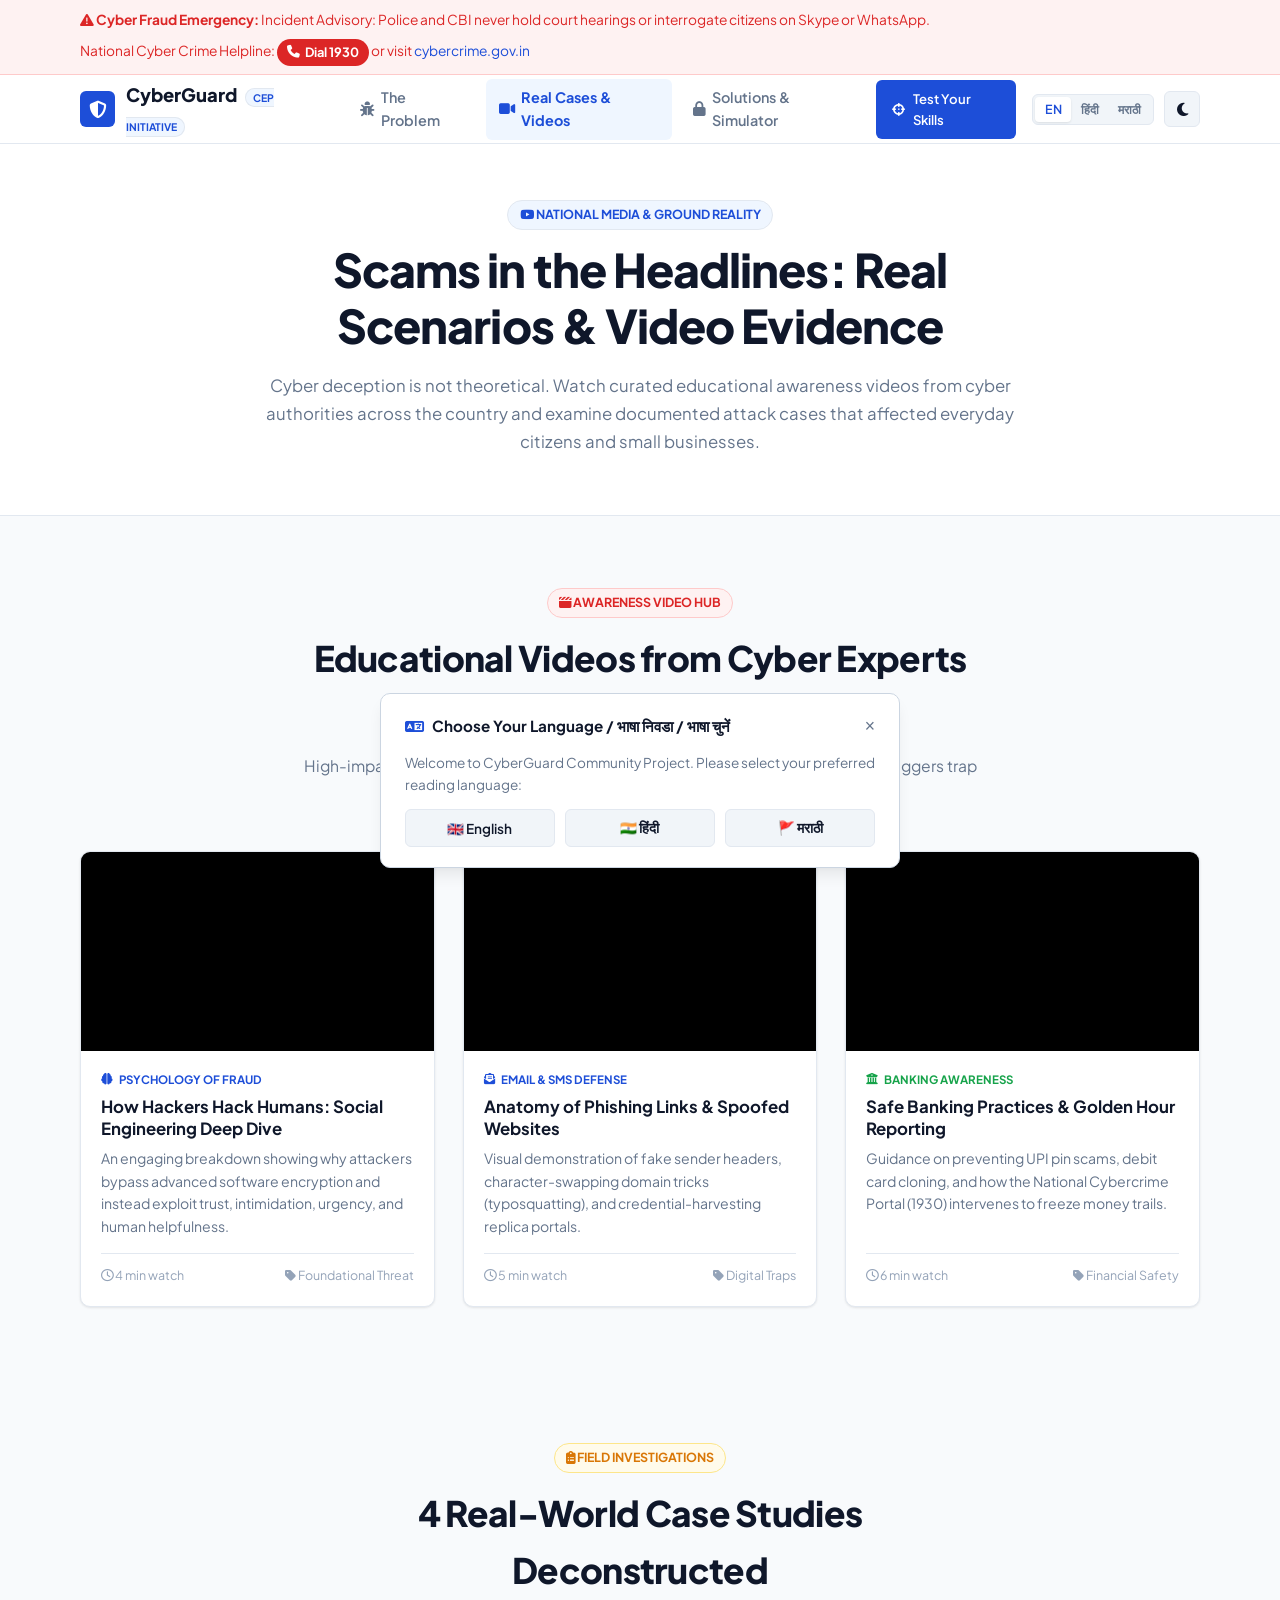
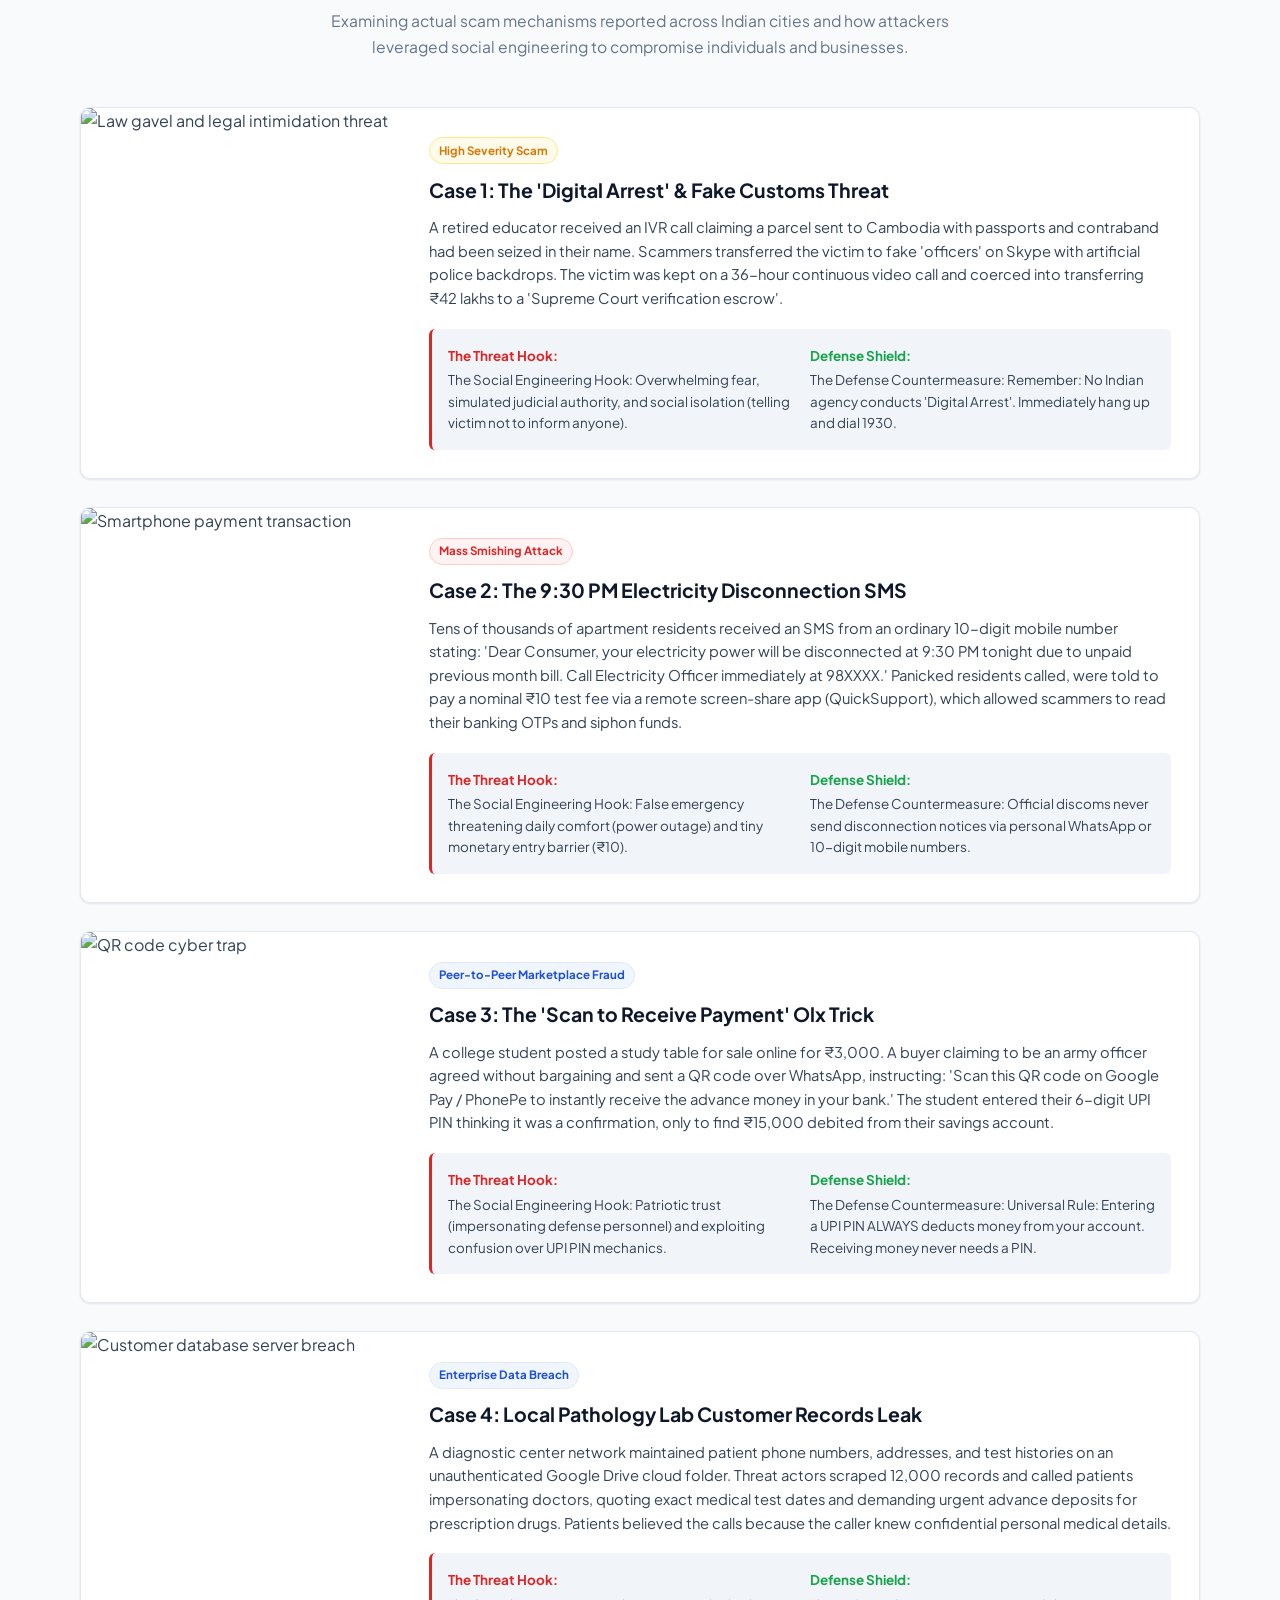
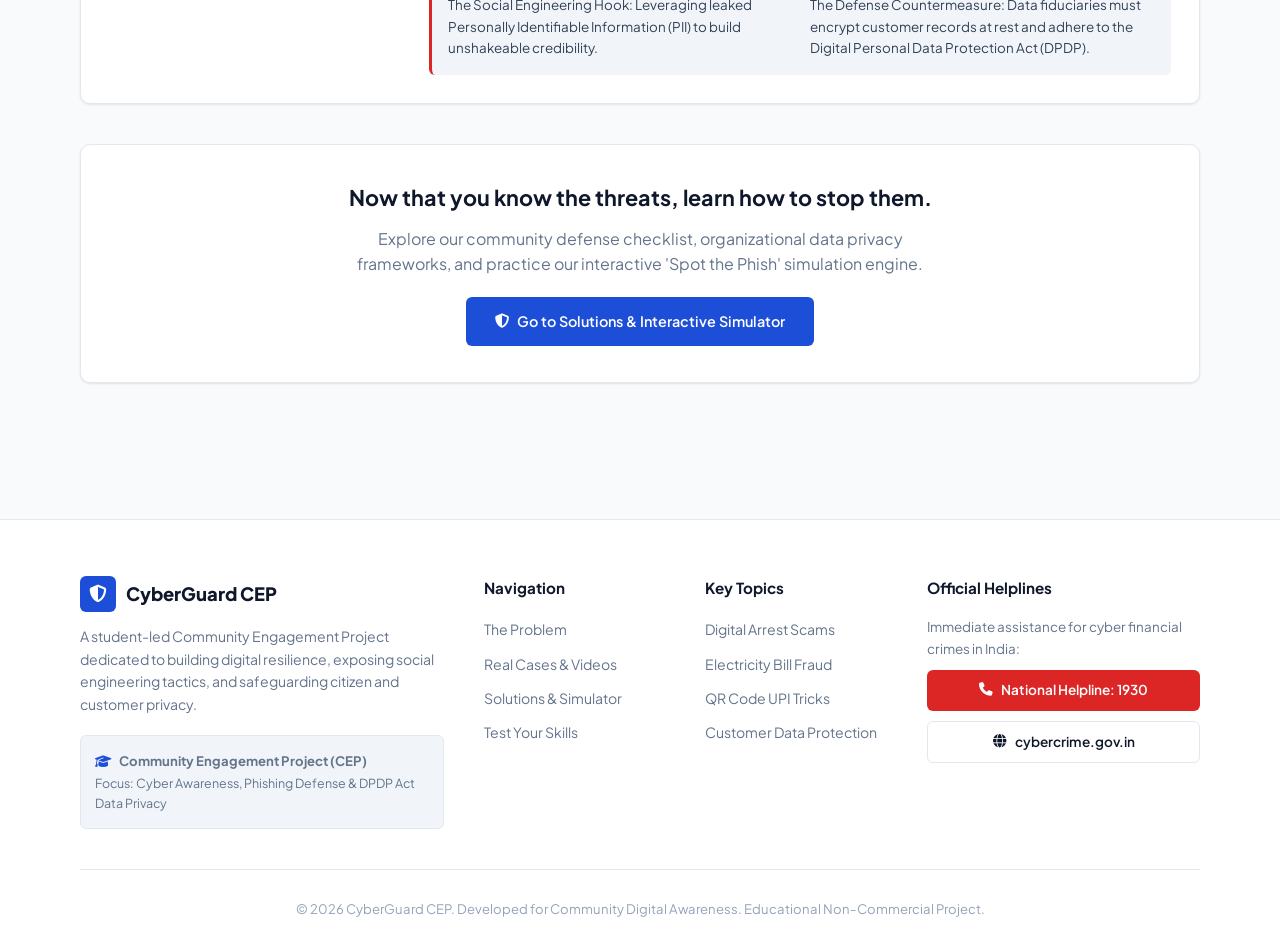
==== cases-and-media.html @ ff8eccd5 "Initial commit: CyberGuard CEP website with i18n and dark/light theme" ====
<!DOCTYPE html>
<html lang="en">
<head>
  <meta charset="UTF-8">
  <meta name="viewport" content="width=device-width, initial-scale=1.0">
  <title>Real Cases & Video Gallery | CyberGuard CEP</title>
  <meta name="description" content="Watch nationwide awareness videos and examine real case studies of phishing, digital arrest scams, and customer data leaks.">
  <link rel="stylesheet" href="css/style.css">
  <link rel="stylesheet" href="https://cdnjs.cloudflare.com/ajax/libs/font-awesome/6.4.0/css/all.min.css">
</head>
<body>

  <!-- Emergency Helpline Notification Bar -->
  <div class="alert-strip">
    <div class="container">
      <div>
        <i class="fa-solid fa-triangle-exclamation"></i> 
        <strong data-i18n="alert.title">Incident Advisory:</strong> 
        <span data-i18n="alert.incident">Police and CBI never hold court hearings or interrogate citizens on Skype or WhatsApp.</span>
      </div>
      <div>
        <span data-i18n="alert.helpline">Helpline:</span> 
        <a href="tel:1930" class="helpline-pill"><i class="fa-solid fa-phone"></i> <span data-i18n="alert.dial">Call 1930</span></a> 
        or visit <a href="https://cybercrime.gov.in" target="_blank" rel="noopener">cybercrime.gov.in</a>
      </div>
    </div>
  </div>

  <!-- Main Navigation Header -->
  <header class="site-header">
    <div class="container nav-wrapper">
      <a href="index.html" class="brand-logo">
        <div class="brand-icon">
          <i class="fa-solid fa-shield-halved"></i>
        </div>
        <span>CyberGuard <span class="brand-badge" data-i18n="brand.badge">CEP Initiative</span></span>
      </a>

      <button class="mobile-toggle" aria-label="Toggle navigation" aria-expanded="false">
        <i class="fa-solid fa-bars"></i>
      </button>

      <ul class="nav-links">
        <li><a href="index.html" class="nav-link"><i class="fa-solid fa-bug"></i> <span data-i18n="nav.problem">The Problem</span></a></li>
        <li><a href="cases-and-media.html" class="nav-link active"><i class="fa-solid fa-video"></i> <span data-i18n="nav.cases">Real Cases & Videos</span></a></li>
        <li><a href="solutions.html" class="nav-link"><i class="fa-solid fa-lock"></i> <span data-i18n="nav.solutions">Solutions & Simulator</span></a></li>
        <li><a href="solutions.html#interactive-sim" class="btn btn-primary" style="padding: 0.45rem 0.9rem; font-size: 0.82rem;"><i class="fa-solid fa-crosshairs"></i> <span data-i18n="nav.test">Test Your Skills</span></a></li>
      </ul>

      <!-- Controls Hub: Language Switcher + Theme Toggle -->
      <div class="nav-controls">
        <div class="lang-switch" title="Change Language / भाषा बदला">
          <button class="lang-btn active" data-lang="en">EN</button>
          <button class="lang-btn" data-lang="hi">हिंदी</button>
          <button class="lang-btn" data-lang="mr">मराठी</button>
        </div>

        <button class="theme-toggle-btn" aria-label="Toggle dark/light theme" title="Toggle theme">
          <i class="fa-solid fa-moon"></i>
        </button>
      </div>
    </div>
  </header>

  <!-- Page Header -->
  <section class="hero" style="padding: 3.5rem 0 2.5rem;">
    <div class="container" style="text-align: center; max-width: 820px;">
      <span class="section-tag"><i class="fa-brands fa-youtube"></i> <span data-i18n="media.hero.tag">National Media & Ground Reality</span></span>
      <h1 class="hero-title" data-i18n="media.hero.title">Scams in the Headlines: Real Scenarios & Video Evidence</h1>
      <p class="hero-lead" style="margin: 0 auto 1.25rem;" data-i18n="media.hero.lead">
        Cyber deception is not theoretical. Watch curated educational awareness videos from cyber authorities across the country and examine documented attack cases that affected everyday citizens and small businesses.
      </p>
    </div>
  </section>

  <!-- Video Showcase Section -->
  <section class="video-section" id="videos">
    <div class="container">
      <div class="section-header">
        <span class="section-tag danger"><i class="fa-solid fa-clapperboard"></i> <span data-i18n="media.vid.tag">Awareness Video Hub</span></span>
        <h2 class="section-title" data-i18n="media.vid.title">Educational Videos from Cyber Experts & Regulators</h2>
        <p class="section-desc" data-i18n="media.vid.desc">
          High-impact video resources illustrating how social engineering psychological triggers trap unsuspecting users and how regulators urge citizens to react.
        </p>
      </div>

      <div class="video-grid">
        <!-- Video 1: Social Engineering Explained -->
        <div class="video-card">
          <div class="video-wrapper">
            <iframe 
              src="https://www.youtube-nocookie.com/embed/Y7zNlEMDm3A" 
              title="What is Social Engineering? Psychological Hacking" 
              allow="accelerometer; autoplay; clipboard-write; encrypted-media; gyroscope; picture-in-picture" 
              allowfullscreen>
            </iframe>
          </div>
          <div class="video-content">
            <span class="video-badge"><i class="fa-solid fa-brain"></i> <span data-i18n="vid1.badge">Psychology of Fraud</span></span>
            <h3 class="video-title" data-i18n="vid1.title">How Hackers Hack Humans: Social Engineering Deep Dive</h3>
            <p class="video-desc" data-i18n="vid1.desc">
              An engaging breakdown showing why attackers bypass advanced software encryption and instead exploit trust, intimidation, urgency, and human helpfulness.
            </p>
            <div class="video-footer">
              <span><i class="fa-regular fa-clock"></i> 4 min watch</span>
              <span><i class="fa-solid fa-tag"></i> <span data-i18n="vid1.tag">Foundational Threat</span></span>
            </div>
          </div>
        </div>

        <!-- Video 2: Phishing Mechanisms -->
        <div class="video-card">
          <div class="video-wrapper">
            <iframe 
              src="https://www.youtube-nocookie.com/embed/XBkzBrXllBo" 
              title="How Phishing Works and Red Flags to Watch" 
              allow="accelerometer; autoplay; clipboard-write; encrypted-media; gyroscope; picture-in-picture" 
              allowfullscreen>
            </iframe>
          </div>
          <div class="video-content">
            <span class="video-badge"><i class="fa-solid fa-envelope-open-text"></i> <span data-i18n="vid2.badge">Email & SMS Defense</span></span>
            <h3 class="video-title" data-i18n="vid2.title">Anatomy of Phishing Links & Spoofed Websites</h3>
            <p class="video-desc" data-i18n="vid2.desc">
              Visual demonstration of fake sender headers, character-swapping domain tricks (typosquatting), and credential-harvesting replica portals.
            </p>
            <div class="video-footer">
              <span><i class="fa-regular fa-clock"></i> 5 min watch</span>
              <span><i class="fa-solid fa-tag"></i> <span data-i18n="vid2.tag">Digital Traps</span></span>
            </div>
          </div>
        </div>

        <!-- Video 3: Banking Security -->
        <div class="video-card">
          <div class="video-wrapper">
            <iframe 
              src="https://www.youtube-nocookie.com/embed/A042J0IDQK4" 
              title="Digital Fraud Awareness & Financial Safety" 
              allow="accelerometer; autoplay; clipboard-write; encrypted-media; gyroscope; picture-in-picture" 
              allowfullscreen>
            </iframe>
          </div>
          <div class="video-content">
            <span class="video-badge" style="color: var(--success);"><i class="fa-solid fa-building-columns"></i> <span data-i18n="vid3.badge">Banking Awareness</span></span>
            <h3 class="video-title" data-i18n="vid3.title">Safe Banking Practices & Golden Hour Reporting</h3>
            <p class="video-desc" data-i18n="vid3.desc">
              Guidance on preventing UPI pin scams, debit card cloning, and how the National Cybercrime Portal (1930) intervenes to freeze money trails.
            </p>
            <div class="video-footer">
              <span><i class="fa-regular fa-clock"></i> 6 min watch</span>
              <span><i class="fa-solid fa-tag"></i> <span data-i18n="vid3.tag">Financial Safety</span></span>
            </div>
          </div>
        </div>
      </div>
    </div>
  </section>

  <!-- Real Case Studies & Scenarios Section -->
  <section style="padding: 4rem 0; background-color: var(--bg-page);" id="scenarios">
    <div class="container">
      <div class="section-header">
        <span class="section-tag amber"><i class="fa-solid fa-clipboard-list"></i> <span data-i18n="cases.tag">Field Investigations</span></span>
        <h2 class="section-title" data-i18n="cases.title">4 Real-World Case Studies Deconstructed</h2>
        <p class="section-desc" data-i18n="cases.desc">
          Examining actual scam mechanisms reported across Indian cities and how attackers leveraged social engineering to compromise individuals and businesses.
        </p>
      </div>

      <!-- Case 1: Digital Arrest -->
      <div class="case-item">
        <div class="case-img-box">
          <img src="https://images.unsplash.com/photo-1589829545856-d10d557cf95f?auto=format&fit=crop&w=700&q=80" alt="Law gavel and legal intimidation threat">
        </div>
        <div class="case-content">
          <span class="case-badge" data-i18n="case1.badge">High Severity Scam</span>
          <h3 class="case-title" data-i18n="case1.title">Case 1: The 'Digital Arrest' & Fake Customs Threat</h3>
          <p class="case-text" data-i18n="case1.desc">
            A retired educator received an IVR call claiming a parcel sent to Cambodia with passports and contraband had been seized in their name. Scammers transferred the victim to fake 'officers' on Skype with artificial police backdrops. The victim was kept on a 36-hour continuous video call and coerced into transferring ₹42 lakhs to a 'Supreme Court verification escrow'.
          </p>
          <div class="case-breakdown">
            <div class="breakdown-box">
              <strong style="color: var(--danger);">The Threat Hook:</strong>
              <span data-i18n="case1.hook">The Social Engineering Hook: Overwhelming fear, simulated judicial authority, and social isolation.</span>
            </div>
            <div class="breakdown-box">
              <strong style="color: var(--success);">Defense Shield:</strong>
              <span data-i18n="case1.def">The Defense Countermeasure: Remember: No Indian agency conducts 'Digital Arrest'. Immediately hang up and dial 1930.</span>
            </div>
          </div>
        </div>
      </div>

      <!-- Case 2: Electricity Bill SMS -->
      <div class="case-item">
        <div class="case-img-box">
          <img src="https://images.unsplash.com/photo-1556742049-0a67c5574f73?auto=format&fit=crop&w=700&q=80" alt="Smartphone payment transaction">
        </div>
        <div class="case-content">
          <span class="case-badge" style="background-color: var(--danger-subtle); color: var(--danger); border-color: var(--danger-border);" data-i18n="case2.badge">Mass Smishing Attack</span>
          <h3 class="case-title" data-i18n="case2.title">Case 2: The 9:30 PM Electricity Disconnection SMS</h3>
          <p class="case-text" data-i18n="case2.desc">
            Tens of thousands of apartment residents received an SMS from an ordinary 10-digit mobile number stating: 'Dear Consumer, your electricity power will be disconnected at 9:30 PM tonight due to unpaid previous month bill. Call Electricity Officer immediately at 98XXXX.' Panicked residents called, were told to pay a nominal ₹10 test fee via a remote screen-share app (QuickSupport), which allowed scammers to read their banking OTPs and siphon funds.
          </p>
          <div class="case-breakdown">
            <div class="breakdown-box">
              <strong style="color: var(--danger);">The Threat Hook:</strong>
              <span data-i18n="case2.hook">The Social Engineering Hook: False emergency threatening daily comfort and tiny monetary entry barrier (₹10).</span>
            </div>
            <div class="breakdown-box">
              <strong style="color: var(--success);">Defense Shield:</strong>
              <span data-i18n="case2.def">The Defense Countermeasure: Official discoms never send disconnection notices via personal WhatsApp or 10-digit mobile numbers.</span>
            </div>
          </div>
        </div>
      </div>

      <!-- Case 3: QR Code Marketplace Trap -->
      <div class="case-item">
        <div class="case-img-box">
          <img src="https://images.unsplash.com/photo-1526374965328-7f61d4dc18c5?auto=format&fit=crop&w=700&q=80" alt="QR code cyber trap">
        </div>
        <div class="case-content">
          <span class="case-badge" style="background-color: var(--primary-subtle); color: var(--primary); border-color: var(--border-color);" data-i18n="case3.badge">Peer-to-Peer Marketplace Fraud</span>
          <h3 class="case-title" data-i18n="case3.title">Case 3: The 'Scan to Receive Payment' Olx Trick</h3>
          <p class="case-text" data-i18n="case3.desc">
            A college student posted a study table for sale online for ₹3,000. A buyer claiming to be an army officer agreed without bargaining and sent a QR code over WhatsApp, instructing: 'Scan this QR code on Google Pay / PhonePe to instantly receive the advance money in your bank.' The student entered their 6-digit UPI PIN thinking it was a confirmation, only to find ₹15,000 debited from their savings account.
          </p>
          <div class="case-breakdown">
            <div class="breakdown-box">
              <strong style="color: var(--danger);">The Threat Hook:</strong>
              <span data-i18n="case3.hook">The Social Engineering Hook: Patriotic trust (impersonating defense personnel) and exploiting confusion over UPI PIN mechanics.</span>
            </div>
            <div class="breakdown-box">
              <strong style="color: var(--success);">Defense Shield:</strong>
              <span data-i18n="case3.def">The Defense Countermeasure: Universal Rule: Entering a UPI PIN ALWAYS deducts money from your account. Receiving money never needs a PIN.</span>
            </div>
          </div>
        </div>
      </div>

      <!-- Case 4: Customer Data Leak -->
      <div class="case-item">
        <div class="case-img-box">
          <img src="https://images.unsplash.com/photo-1558494949-ef010cbdcc31?auto=format&fit=crop&w=700&q=80" alt="Customer database server breach">
        </div>
        <div class="case-content">
          <span class="case-badge" style="background-color: var(--primary-subtle); color: var(--primary); border-color: var(--border-color);" data-i18n="case4.badge">Enterprise Data Breach</span>
          <h3 class="case-title" data-i18n="case4.title">Case 4: Local Pathology Lab Customer Records Leak</h3>
          <p class="case-text" data-i18n="case4.desc">
            A diagnostic center network maintained patient phone numbers, addresses, and test histories on an unauthenticated Google Drive cloud folder. Threat actors scraped 12,000 records and called patients impersonating doctors, quoting exact medical test dates and demanding urgent advance deposits for prescription drugs. Patients believed the calls because the caller knew confidential personal medical details.
          </p>
          <div class="case-breakdown">
            <div class="breakdown-box">
              <strong style="color: var(--danger);">The Threat Hook:</strong>
              <span data-i18n="case4.hook">The Social Engineering Hook: Leveraging leaked Personally Identifiable Information (PII) to build unshakeable credibility.</span>
            </div>
            <div class="breakdown-box">
              <strong style="color: var(--success);">Defense Shield:</strong>
              <span data-i18n="case4.def">The Defense Countermeasure: Data fiduciaries must encrypt customer records at rest and adhere to the Digital Personal Data Protection Act (DPDP).</span>
            </div>
          </div>
        </div>
      </div>

      <!-- Bottom Next Step CTA -->
      <div style="background-color: var(--bg-surface); border: 1px solid var(--border-color); padding: 2.25rem; border-radius: var(--radius-md); text-align: center; margin-top: 2.5rem; box-shadow: var(--shadow-sm);">
        <h3 style="font-size: 1.35rem; margin-bottom: 0.65rem; color: var(--text-main);" data-i18n="cases.cta.title">Now that you know the threats, learn how to stop them.</h3>
        <p style="color: var(--text-muted); max-width: 600px; margin: 0 auto 1.25rem;" data-i18n="cases.cta.desc">
          Explore our community defense checklist, organizational data privacy frameworks, and practice our interactive 'Spot the Phish' simulation engine.
        </p>
        <a href="solutions.html" class="btn btn-primary" style="padding: 0.75rem 1.75rem;">
          <i class="fa-solid fa-shield-halved"></i> <span data-i18n="cases.cta.btn">Go to Solutions & Interactive Simulator</span>
        </a>
      </div>
    </div>
  </section>

  <!-- Site Footer -->
  <footer class="site-footer">
    <div class="container">
      <div class="footer-grid">
        <div class="footer-col">
          <div class="brand-logo" style="margin-bottom: 0.85rem;">
            <div class="brand-icon"><i class="fa-solid fa-shield-halved"></i></div>
            <span>CyberGuard CEP</span>
          </div>
          <p style="font-size: 0.88rem; color: var(--text-muted); margin-bottom: 1.25rem;" data-i18n="footer.desc">
            A community engagement initiative empowering citizens with proactive cyber safety tactics and customer data privacy principles.
          </p>
          <div class="cep-badge-box">
            <i class="fa-solid fa-graduation-cap" style="color: var(--primary); margin-right: 0.4rem;"></i>
            <strong data-i18n="footer.badge.t">Community Engagement Project (CEP)</strong>
            <div style="font-size: 0.78rem; margin-top: 0.2rem;" data-i18n="footer.badge.d">Case studies compiled for community awareness & prevention.</div>
          </div>
        </div>

        <div class="footer-col">
          <h4 data-i18n="footer.nav">Navigation</h4>
          <ul class="footer-links">
            <li><a href="index.html" data-i18n="nav.problem">The Problem</a></li>
            <li><a href="cases-and-media.html" data-i18n="nav.cases">Real Cases & Videos</a></li>
            <li><a href="solutions.html" data-i18n="nav.solutions">Solutions & Simulator</a></li>
            <li><a href="solutions.html#interactive-sim" data-i18n="nav.test">Test Your Skills</a></li>
          </ul>
        </div>

        <div class="footer-col">
          <h4 data-i18n="footer.topics">Key Topics</h4>
          <ul class="footer-links">
            <li><a href="#scenarios">Digital Arrest Scams</a></li>
            <li><a href="#scenarios">Electricity Bill Fraud</a></li>
            <li><a href="#scenarios">QR Code UPI Tricks</a></li>
            <li><a href="solutions.html#customer-protection">Customer Data Protection</a></li>
          </ul>
        </div>

        <div class="footer-col">
          <h4 data-i18n="footer.help">Official Helplines</h4>
          <p style="font-size: 0.84rem; color: var(--text-muted); margin-bottom: 0.65rem;" data-i18n="footer.help.desc">
            Report cyber fraud immediately within the golden hour:
          </p>
          <div style="margin-bottom: 0.65rem;">
            <a href="tel:1930" class="btn btn-danger" style="width: 100%; font-size: 0.85rem; padding: 0.55rem;">
              <i class="fa-solid fa-phone"></i> National Helpline: 1930
            </a>
          </div>
          <a href="https://cybercrime.gov.in" target="_blank" rel="noopener" class="btn btn-secondary" style="width: 100%; font-size: 0.85rem; padding: 0.55rem;">
            <i class="fa-solid fa-globe"></i> cybercrime.gov.in
          </a>
        </div>
      </div>

      <div class="footer-bottom">
        <p data-i18n="footer.copy">© 2026 CyberGuard CEP. Developed for Community Digital Awareness. Educational Non-Commercial Project.</p>
      </div>
    </div>
  </footer>

  <!-- Language Selection Toast -->
  <div class="lang-toast-container" id="lang-toast">
    <div class="lang-toast">
      <div class="lang-toast-header">
        <h4><i class="fa-solid fa-language" style="color: var(--primary);"></i> <span data-i18n="toast.title">Choose Your Language / भाषा निवडा / भाषा चुनें</span></h4>
        <button class="lang-toast-close" aria-label="Close language selector">&times;</button>
      </div>
      <div class="lang-toast-body">
        <p data-i18n="toast.desc">Welcome to CyberGuard Community Project. Please select your preferred reading language:</p>
      </div>
      <div class="lang-toast-options">
        <button class="lang-toast-btn" data-lang="en">🇬🇧 English</button>
        <button class="lang-toast-btn" data-lang="hi">🇮🇳 हिंदी</button>
        <button class="lang-toast-btn" data-lang="mr">🚩 मराठी</button>
      </div>
    </div>
  </div>

  <script src="js/i18n.js"></script>
  <script src="js/main.js"></script>
</body>
</html>
---- css/style.css ----
/* ==========================================================================
   CyberGuard CEP - Community Engagement Project
   Clean, Professional, Handcrafted Stylesheet with Light/Dark Theme & i18n
   ========================================================================== */

@import url('https://fonts.googleapis.com/css2?family=Plus+Jakarta+Sans:wght@400;500;600;700;800&family=JetBrains+Mono:wght@400;500;600&display=swap');

/* --- LIGHT THEME (Default) --- */
:root {
  --bg-page: #f8fafc;
  --bg-surface: #ffffff;
  --bg-subtle: #f1f5f9;
  --bg-card: #ffffff;
  --bg-card-hover: #f8fafc;

  --border-color: #e2e8f0;
  --border-hover: #cbd5e1;

  --text-main: #0f172a;
  --text-body: #334155;
  --text-muted: #64748b;
  --text-dim: #94a3b8;

  --primary: #1d4ed8;       /* Trustworthy Navy / Royal Blue */
  --primary-hover: #1e40af;
  --primary-subtle: #eff6ff;

  --danger: #dc2626;
  --danger-subtle: #fef2f2;
  --danger-border: #fecaca;

  --warning: #d97706;
  --warning-subtle: #fffbeb;
  --warning-border: #fde68a;

  --success: #16a34a;
  --success-subtle: #f0fdf4;
  --success-border: #bbf7d0;

  --radius-sm: 6px;
  --radius-md: 10px;
  --radius-lg: 16px;
  --radius-full: 9999px;

  --shadow-sm: 0 1px 3px rgba(0, 0, 0, 0.06), 0 1px 2px rgba(0, 0, 0, 0.04);
  --shadow-md: 0 4px 6px -1px rgba(0, 0, 0, 0.07), 0 2px 4px -2px rgba(0, 0, 0, 0.05);
  --shadow-lg: 0 10px 15px -3px rgba(0, 0, 0, 0.08), 0 4px 6px -4px rgba(0, 0, 0, 0.04);

  --header-bg: rgba(255, 255, 255, 0.94);
  --header-border: #e2e8f0;
  --code-bg: #f1f5f9;
}

/* --- DARK THEME OVERRIDES --- */
[data-theme="dark"] {
  --bg-page: #0b1120;
  --bg-surface: #131d33;
  --bg-subtle: #1a2642;
  --bg-card: #15203b;
  --bg-card-hover: #1c2b4e;

  --border-color: #243456;
  --border-hover: #334b7a;

  --text-main: #f8fafc;
  --text-body: #cbd5e1;
  --text-muted: #94a3b8;
  --text-dim: #64748b;

  --primary: #38bdf8;
  --primary-hover: #0ea5e9;
  --primary-subtle: rgba(56, 189, 248, 0.12);

  --danger: #ef4444;
  --danger-subtle: rgba(239, 68, 68, 0.14);
  --danger-border: rgba(239, 68, 68, 0.3);

  --warning: #f59e0b;
  --warning-subtle: rgba(245, 158, 11, 0.14);
  --warning-border: rgba(245, 158, 11, 0.3);

  --success: #10b981;
  --success-subtle: rgba(16, 185, 129, 0.14);
  --success-border: rgba(16, 185, 129, 0.3);

  --shadow-sm: 0 1px 3px rgba(0, 0, 0, 0.3);
  --shadow-md: 0 4px 8px rgba(0, 0, 0, 0.4);
  --shadow-lg: 0 10px 20px rgba(0, 0, 0, 0.5);

  --header-bg: rgba(11, 17, 32, 0.92);
  --header-border: #243456;
  --code-bg: #1a2642;
}

/* --- RESET & FOUNDATION --- */
*, *::before, *::after {
  box-sizing: border-box;
  margin: 0;
  padding: 0;
}

html {
  scroll-behavior: smooth;
  font-size: 16px;
}

body {
  font-family: 'Plus Jakarta Sans', system-ui, -apple-system, sans-serif;
  background-color: var(--bg-page);
  color: var(--text-body);
  line-height: 1.6;
  transition: background-color 0.25s ease, color 0.25s ease;
  min-height: 100vh;
}

a {
  color: var(--primary);
  text-decoration: none;
  transition: color 0.2s ease;
}

a:hover {
  text-decoration: underline;
}

img {
  max-width: 100%;
  height: auto;
  display: block;
}

.container {
  width: 100%;
  max-width: 1160px;
  margin: 0 auto;
  padding: 0 1.25rem;
}

/* --- EMERGENCY STRIP --- */
.alert-strip {
  background-color: var(--danger-subtle);
  border-bottom: 1px solid var(--danger-border);
  padding: 0.55rem 0;
  font-size: 0.86rem;
  color: var(--danger);
}

.alert-strip .container {
  display: flex;
  align-items: center;
  justify-content: space-between;
  flex-wrap: wrap;
  gap: 0.5rem;
}

.alert-strip strong {
  font-weight: 700;
}

.helpline-pill {
  background-color: var(--danger);
  color: #ffffff !important;
  padding: 0.2rem 0.6rem;
  border-radius: var(--radius-full);
  font-weight: 700;
  font-size: 0.8rem;
  display: inline-flex;
  align-items: center;
  gap: 0.35rem;
  text-decoration: none !important;
}

.helpline-pill:hover {
  opacity: 0.9;
}

/* --- SITE HEADER & NAVBAR --- */
.site-header {
  position: sticky;
  top: 0;
  z-index: 999;
  background-color: var(--header-bg);
  backdrop-filter: blur(12px);
  -webkit-backdrop-filter: blur(12px);
  border-bottom: 1px solid var(--header-border);
  transition: background-color 0.25s ease, border-color 0.25s ease;
}

.nav-wrapper {
  display: flex;
  align-items: center;
  justify-content: space-between;
  height: 68px;
  gap: 1rem;
}

.brand-logo {
  display: flex;
  align-items: center;
  gap: 0.65rem;
  font-size: 1.15rem;
  font-weight: 800;
  color: var(--text-main);
  text-decoration: none !important;
}

.brand-icon {
  width: 36px;
  height: 36px;
  background: var(--primary);
  border-radius: var(--radius-sm);
  display: flex;
  align-items: center;
  justify-content: center;
  color: #ffffff;
  font-size: 1.1rem;
}

.brand-badge {
  font-size: 0.65rem;
  font-weight: 700;
  text-transform: uppercase;
  background: var(--primary-subtle);
  color: var(--primary);
  border: 1px solid var(--border-color);
  padding: 0.15rem 0.45rem;
  border-radius: var(--radius-full);
  margin-left: 0.35rem;
}

.nav-links {
  display: flex;
  align-items: center;
  gap: 0.5rem;
  list-style: none;
}

.nav-link {
  font-size: 0.9rem;
  font-weight: 600;
  color: var(--text-muted);
  padding: 0.45rem 0.8rem;
  border-radius: var(--radius-sm);
  text-decoration: none !important;
  transition: all 0.2s ease;
  display: inline-flex;
  align-items: center;
  gap: 0.4rem;
}

.nav-link:hover {
  color: var(--text-main);
  background-color: var(--bg-subtle);
}

.nav-link.active {
  color: var(--primary);
  background-color: var(--primary-subtle);
  font-weight: 700;
}

/* Control Hub: Language switcher + Theme toggle */
.nav-controls {
  display: flex;
  align-items: center;
  gap: 0.65rem;
}

.lang-switch {
  display: flex;
  background-color: var(--bg-subtle);
  border: 1px solid var(--border-color);
  border-radius: var(--radius-sm);
  padding: 2px;
}

.lang-btn {
  background: none;
  border: none;
  padding: 0.3rem 0.6rem;
  font-size: 0.78rem;
  font-weight: 600;
  font-family: inherit;
  color: var(--text-muted);
  border-radius: 4px;
  cursor: pointer;
  transition: all 0.2s ease;
}

.lang-btn:hover {
  color: var(--text-main);
}

.lang-btn.active {
  background-color: var(--bg-surface);
  color: var(--primary);
  box-shadow: var(--shadow-sm);
}

.theme-toggle-btn {
  background-color: var(--bg-subtle);
  border: 1px solid var(--border-color);
  color: var(--text-main);
  width: 36px;
  height: 36px;
  border-radius: var(--radius-sm);
  display: flex;
  align-items: center;
  justify-content: center;
  cursor: pointer;
  transition: all 0.2s ease;
  font-size: 0.95rem;
}

.theme-toggle-btn:hover {
  background-color: var(--border-color);
}

.mobile-toggle {
  display: none;
  background: none;
  border: none;
  color: var(--text-main);
  font-size: 1.35rem;
  cursor: pointer;
}

/* --- BUTTONS --- */
.btn {
  display: inline-flex;
  align-items: center;
  justify-content: center;
  gap: 0.5rem;
  font-family: inherit;
  font-size: 0.9rem;
  font-weight: 600;
  padding: 0.65rem 1.25rem;
  border-radius: var(--radius-sm);
  border: 1px solid transparent;
  cursor: pointer;
  transition: all 0.2s ease;
  text-decoration: none !important;
}

.btn-primary {
  background-color: var(--primary);
  color: #ffffff !important;
}

.btn-primary:hover {
  background-color: var(--primary-hover);
  transform: translateY(-1px);
  box-shadow: var(--shadow-sm);
}

.btn-danger {
  background-color: var(--danger);
  color: #ffffff !important;
}

.btn-danger:hover {
  opacity: 0.92;
  transform: translateY(-1px);
}

.btn-secondary {
  background-color: var(--bg-surface);
  color: var(--text-main) !important;
  border-color: var(--border-color);
}

.btn-secondary:hover {
  background-color: var(--bg-subtle);
  border-color: var(--border-hover);
}

.btn-outline {
  background-color: transparent;
  color: var(--primary) !important;
  border-color: var(--primary);
}

.btn-outline:hover {
  background-color: var(--primary-subtle);
}

/* --- HERO SECTION --- */
.hero {
  padding: 4rem 0 3rem;
  background-color: var(--bg-surface);
  border-bottom: 1px solid var(--border-color);
}

.hero-grid {
  display: grid;
  grid-template-columns: 1.15fr 0.85fr;
  align-items: center;
  gap: 3rem;
}

.hero-tag {
  display: inline-flex;
  align-items: center;
  gap: 0.45rem;
  background-color: var(--primary-subtle);
  color: var(--primary);
  border: 1px solid var(--border-color);
  padding: 0.3rem 0.8rem;
  border-radius: var(--radius-full);
  font-size: 0.8rem;
  font-weight: 700;
  text-transform: uppercase;
  margin-bottom: 1rem;
}

.hero-title {
  font-size: clamp(2rem, 3.8vw, 2.9rem);
  font-weight: 800;
  line-height: 1.2;
  color: var(--text-main);
  letter-spacing: -0.02em;
  margin-bottom: 1.15rem;
}

.hero-title .highlight {
  color: var(--primary);
}

.hero-lead {
  font-size: 1.05rem;
  color: var(--text-muted);
  margin-bottom: 1.75rem;
  line-height: 1.65;
}

.hero-actions {
  display: flex;
  gap: 0.85rem;
  flex-wrap: wrap;
}

.hero-visual {
  position: relative;
}

.hero-image-card {
  position: relative;
  border-radius: var(--radius-md);
  overflow: hidden;
  border: 1px solid var(--border-color);
  box-shadow: var(--shadow-md);
}

.hero-image-card img {
  width: 100%;
  height: 360px;
  object-fit: cover;
}

.image-overlay-badge {
  position: absolute;
  bottom: 1rem;
  left: 1rem;
  right: 1rem;
  background: var(--bg-surface);
  border: 1px solid var(--border-color);
  padding: 0.85rem 1rem;
  border-radius: var(--radius-sm);
  display: flex;
  align-items: center;
  gap: 0.85rem;
  box-shadow: var(--shadow-sm);
}

.image-overlay-badge i {
  font-size: 1.5rem;
  color: var(--danger);
  flex-shrink: 0;
}

.image-overlay-badge h4 {
  font-size: 0.9rem;
  font-weight: 700;
  color: var(--text-main);
  margin-bottom: 0.15rem;
}

.image-overlay-badge p {
  font-size: 0.78rem;
  color: var(--text-muted);
  line-height: 1.4;
}

/* --- METRICS STRIP --- */
.metrics-strip {
  padding: 2.25rem 0;
  background-color: var(--bg-page);
  border-bottom: 1px solid var(--border-color);
}

.metrics-grid {
  display: grid;
  grid-template-columns: repeat(4, 1fr);
  gap: 1.5rem;
}

.metric-item {
  text-align: center;
  padding: 0.75rem;
  background: var(--bg-surface);
  border: 1px solid var(--border-color);
  border-radius: var(--radius-sm);
}

.metric-number {
  font-family: 'JetBrains Mono', monospace;
  font-size: 1.9rem;
  font-weight: 800;
  color: var(--primary);
  display: block;
  margin-bottom: 0.2rem;
}

.metric-number.danger {
  color: var(--danger);
}

.metric-number.amber {
  color: var(--warning);
}

.metric-label {
  font-size: 0.82rem;
  color: var(--text-muted);
  font-weight: 600;
}

/* --- SECTION HEADERS --- */
.section-header {
  text-align: center;
  max-width: 680px;
  margin: 0 auto 3rem;
}

.section-tag {
  display: inline-block;
  font-size: 0.78rem;
  font-weight: 700;
  text-transform: uppercase;
  color: var(--primary);
  background-color: var(--primary-subtle);
  border: 1px solid var(--border-color);
  padding: 0.25rem 0.7rem;
  border-radius: var(--radius-full);
  margin-bottom: 0.75rem;
}

.section-tag.danger {
  color: var(--danger);
  background-color: var(--danger-subtle);
  border-color: var(--danger-border);
}

.section-tag.amber {
  color: var(--warning);
  background-color: var(--warning-subtle);
  border-color: var(--warning-border);
}

.section-tag.success {
  color: var(--success);
  background-color: var(--success-subtle);
  border-color: var(--success-border);
}

.section-title {
  font-size: clamp(1.6rem, 2.8vw, 2.2rem);
  font-weight: 800;
  color: var(--text-main);
  letter-spacing: -0.02em;
  margin-bottom: 0.65rem;
}

.section-desc {
  font-size: 0.98rem;
  color: var(--text-muted);
  line-height: 1.6;
}

/* --- CARDS & GRID --- */
.problems-section {
  padding: 4.5rem 0;
}

.cards-grid {
  display: grid;
  grid-template-columns: repeat(auto-fit, minmax(320px, 1fr));
  gap: 1.75rem;
}

.card {
  background-color: var(--bg-surface);
  border: 1px solid var(--border-color);
  border-radius: var(--radius-md);
  padding: 1.75rem;
  transition: border-color 0.2s ease, box-shadow 0.2s ease;
  display: flex;
  flex-direction: column;
}

.card:hover {
  border-color: var(--border-hover);
  box-shadow: var(--shadow-md);
}

.card-img-top {
  height: 170px;
  width: calc(100% + 3.5rem);
  margin: -1.75rem -1.75rem 1.25rem -1.75rem;
  object-fit: cover;
  border-bottom: 1px solid var(--border-color);
}

.card-icon {
  width: 44px;
  height: 44px;
  border-radius: var(--radius-sm);
  display: flex;
  align-items: center;
  justify-content: center;
  font-size: 1.25rem;
  margin-bottom: 1rem;
}

.card-icon.red {
  background-color: var(--danger-subtle);
  color: var(--danger);
  border: 1px solid var(--danger-border);
}

.card-icon.amber {
  background-color: var(--warning-subtle);
  color: var(--warning);
  border: 1px solid var(--warning-border);
}

.card-icon.blue {
  background-color: var(--primary-subtle);
  color: var(--primary);
  border: 1px solid var(--border-color);
}

.card-icon.emerald {
  background-color: var(--success-subtle);
  color: var(--success);
  border: 1px solid var(--success-border);
}

.card-title {
  font-size: 1.18rem;
  font-weight: 700;
  color: var(--text-main);
  margin-bottom: 0.65rem;
}

.card-text {
  font-size: 0.92rem;
  color: var(--text-body);
  margin-bottom: 1.25rem;
  flex-grow: 1;
}

.threat-meta {
  display: flex;
  flex-direction: column;
  gap: 0.45rem;
  padding-top: 0.85rem;
  border-top: 1px solid var(--border-color);
  font-size: 0.84rem;
}

.threat-item {
  color: var(--text-body);
}

.threat-item strong {
  color: var(--text-main);
}

/* --- COMPARISON BOXES --- */
.comparison-section {
  padding: 4.5rem 0;
  background-color: var(--bg-page);
  border-top: 1px solid var(--border-color);
  border-bottom: 1px solid var(--border-color);
}

.comparison-grid {
  display: grid;
  grid-template-columns: 1fr 1fr;
  gap: 1.75rem;
}

.comp-box {
  background-color: var(--bg-surface);
  border: 1px solid var(--border-color);
  border-radius: var(--radius-md);
  padding: 1.75rem;
}

.comp-box.problem {
  border-left: 4px solid var(--danger);
}

.comp-box.solution {
  border-left: 4px solid var(--success);
}

.comp-header {
  display: flex;
  align-items: center;
  gap: 0.65rem;
  margin-bottom: 1.25rem;
}

.comp-header h3 {
  font-size: 1.2rem;
  font-weight: 700;
  color: var(--text-main);
}

.comp-list {
  list-style: none;
  display: flex;
  flex-direction: column;
  gap: 1rem;
}

.comp-item {
  display: flex;
  gap: 0.85rem;
}

.comp-icon {
  flex-shrink: 0;
  width: 24px;
  height: 24px;
  border-radius: var(--radius-full);
  display: flex;
  align-items: center;
  justify-content: center;
  font-size: 0.8rem;
  font-weight: bold;
}

.comp-icon.danger {
  background-color: var(--danger-subtle);
  color: var(--danger);
}

.comp-icon.success {
  background-color: var(--success-subtle);
  color: var(--success);
}

.comp-details strong {
  display: block;
  font-size: 0.95rem;
  color: var(--text-main);
  margin-bottom: 0.15rem;
}

.comp-details p {
  font-size: 0.88rem;
  color: var(--text-muted);
}

/* --- VIDEOS GRID --- */
.video-section {
  padding: 4.5rem 0;
}

.video-grid {
  display: grid;
  grid-template-columns: repeat(auto-fit, minmax(340px, 1fr));
  gap: 1.75rem;
}

.video-card {
  background-color: var(--bg-surface);
  border: 1px solid var(--border-color);
  border-radius: var(--radius-md);
  overflow: hidden;
  display: flex;
  flex-direction: column;
  box-shadow: var(--shadow-sm);
}

.video-wrapper {
  position: relative;
  padding-bottom: 56.25%;
  height: 0;
  background: #000;
}

.video-wrapper iframe {
  position: absolute;
  top: 0;
  left: 0;
  width: 100%;
  height: 100%;
  border: 0;
}

.video-content {
  padding: 1.25rem;
  flex-grow: 1;
  display: flex;
  flex-direction: column;
}

.video-badge {
  font-size: 0.72rem;
  font-weight: 700;
  text-transform: uppercase;
  color: var(--primary);
  margin-bottom: 0.4rem;
  display: flex;
  align-items: center;
  gap: 0.35rem;
}

.video-title {
  font-size: 1.05rem;
  font-weight: 700;
  color: var(--text-main);
  margin-bottom: 0.4rem;
  line-height: 1.35;
}

.video-desc {
  font-size: 0.88rem;
  color: var(--text-muted);
  margin-bottom: 1rem;
  flex-grow: 1;
}

.video-footer {
  display: flex;
  align-items: center;
  justify-content: space-between;
  border-top: 1px solid var(--border-color);
  padding-top: 0.75rem;
  font-size: 0.78rem;
  color: var(--text-dim);
}

/* --- CASE STUDIES --- */
.case-item {
  display: grid;
  grid-template-columns: 320px 1fr;
  background-color: var(--bg-surface);
  border: 1px solid var(--border-color);
  border-radius: var(--radius-md);
  overflow: hidden;
  margin-bottom: 1.75rem;
  box-shadow: var(--shadow-sm);
}

.case-img-box img {
  width: 100%;
  height: 100%;
  object-fit: cover;
}

.case-content {
  padding: 1.75rem;
}

.case-badge {
  display: inline-block;
  font-size: 0.72rem;
  font-weight: 700;
  padding: 0.2rem 0.55rem;
  border-radius: var(--radius-full);
  margin-bottom: 0.65rem;
  background-color: var(--warning-subtle);
  color: var(--warning);
  border: 1px solid var(--warning-border);
}

.case-title {
  font-size: 1.22rem;
  font-weight: 700;
  color: var(--text-main);
  margin-bottom: 0.65rem;
}

.case-text {
  font-size: 0.92rem;
  color: var(--text-body);
  margin-bottom: 1.15rem;
}

.case-breakdown {
  display: grid;
  grid-template-columns: 1fr 1fr;
  gap: 1rem;
  background-color: var(--bg-subtle);
  padding: 1rem;
  border-radius: var(--radius-sm);
  border-left: 3px solid var(--danger);
  font-size: 0.84rem;
}

.breakdown-box strong {
  display: block;
  color: var(--text-main);
  margin-bottom: 0.2rem;
}

/* --- INTERACTIVE SIMULATOR --- */
.simulator-box {
  background-color: var(--bg-surface);
  border: 1px solid var(--border-color);
  border-radius: var(--radius-md);
  padding: 2rem;
  max-width: 820px;
  margin: 0 auto;
  box-shadow: var(--shadow-md);
}

.sim-header {
  display: flex;
  justify-content: space-between;
  align-items: center;
  margin-bottom: 1.5rem;
  border-bottom: 1px solid var(--border-color);
  padding-bottom: 1rem;
}

.sim-progress-bar {
  width: 100%;
  height: 6px;
  background-color: var(--bg-subtle);
  border-radius: var(--radius-full);
  margin-bottom: 1.5rem;
  overflow: hidden;
}

.sim-progress-fill {
  height: 100%;
  background-color: var(--primary);
  transition: width 0.3s ease;
}

.mockup-message {
  background-color: var(--bg-page);
  border: 1px solid var(--border-color);
  border-radius: var(--radius-sm);
  padding: 1.25rem;
  margin-bottom: 1.5rem;
}

.mockup-header {
  border-bottom: 1px dashed var(--border-color);
  padding-bottom: 0.75rem;
  margin-bottom: 0.75rem;
  font-size: 0.85rem;
}

.mockup-row {
  display: flex;
  gap: 0.5rem;
  margin-bottom: 0.25rem;
}

.mockup-label {
  color: var(--text-muted);
  width: 70px;
  font-weight: 600;
}

.mockup-value {
  color: var(--text-main);
  font-family: 'JetBrains Mono', monospace;
  font-size: 0.82rem;
  word-break: break-all;
}

.mockup-body {
  font-size: 0.94rem;
  color: var(--text-body);
  line-height: 1.6;
}

.sim-actions {
  display: flex;
  gap: 1rem;
  justify-content: center;
}

.sim-feedback {
  margin-top: 1.25rem;
  padding: 1.15rem;
  border-radius: var(--radius-sm);
  display: none;
}

.sim-feedback.correct {
  background-color: var(--success-subtle);
  border: 1px solid var(--success-border);
  color: var(--success);
}

.sim-feedback.wrong {
  background-color: var(--danger-subtle);
  border: 1px solid var(--danger-border);
  color: var(--danger);
}

/* --- CUSTOMER PROTECTION PILLARS --- */
.protection-pillars {
  display: grid;
  grid-template-columns: repeat(3, 1fr);
  gap: 1.75rem;
  margin-bottom: 3.5rem;
}

.pillar-card {
  background-color: var(--bg-surface);
  border: 1px solid var(--border-color);
  border-radius: var(--radius-md);
  padding: 1.75rem;
  position: relative;
}

.pillar-num {
  font-size: 2.5rem;
  font-family: 'JetBrains Mono', monospace;
  font-weight: 800;
  color: var(--border-color);
  position: absolute;
  top: 1rem;
  right: 1.25rem;
}

.checklist {
  list-style: none;
  display: flex;
  flex-direction: column;
  gap: 0.65rem;
  margin-top: 1.25rem;
  font-size: 0.88rem;
}

.checklist li {
  display: flex;
  align-items: flex-start;
  gap: 0.65rem;
  color: var(--text-body);
}

.checklist li strong {
  color: var(--text-main);
}

.check-icon {
  color: var(--success);
  margin-top: 0.2rem;
}

/* --- EMERGENCY ACTION CARD --- */
.emergency-card {
  background-color: var(--danger-subtle);
  border: 1px solid var(--danger-border);
  border-radius: var(--radius-md);
  padding: 2rem;
  display: flex;
  align-items: center;
  justify-content: space-between;
  gap: 2rem;
  margin-top: 3.5rem;
}

.emergency-info h3 {
  font-size: 1.4rem;
  color: var(--danger);
  margin-bottom: 0.4rem;
}

.emergency-info p {
  color: var(--text-body);
  font-size: 0.94rem;
  max-width: 600px;
}

.emergency-number-box {
  text-align: center;
  background-color: var(--bg-surface);
  padding: 1rem 1.75rem;
  border-radius: var(--radius-sm);
  border: 1px solid var(--danger-border);
}

.emergency-number {
  font-family: 'JetBrains Mono', monospace;
  font-size: 2.5rem;
  font-weight: 800;
  color: var(--danger);
  display: block;
}

/* --- LANGUAGE PROMPT TOAST --- */
.lang-toast-container {
  position: fixed;
  bottom: 2rem;
  left: 50%;
  transform: translateX(-50%) translateY(120%);
  z-index: 2000;
  transition: transform 0.4s cubic-bezier(0.16, 1, 0.3, 1);
  width: 90%;
  max-width: 520px;
}

.lang-toast-container.show {
  transform: translateX(-50%) translateY(0);
}

.lang-toast {
  background-color: var(--bg-surface);
  border: 1px solid var(--border-hover);
  border-radius: var(--radius-md);
  padding: 1.25rem 1.5rem;
  box-shadow: var(--shadow-lg);
  display: flex;
  flex-direction: column;
  gap: 0.85rem;
}

.lang-toast-header {
  display: flex;
  align-items: center;
  justify-content: space-between;
}

.lang-toast-header h4 {
  font-size: 0.95rem;
  font-weight: 700;
  color: var(--text-main);
  display: flex;
  align-items: center;
  gap: 0.5rem;
}

.lang-toast-close {
  background: none;
  border: none;
  font-size: 1.1rem;
  color: var(--text-muted);
  cursor: pointer;
}

.lang-toast-body p {
  font-size: 0.85rem;
  color: var(--text-muted);
}

.lang-toast-options {
  display: flex;
  gap: 0.65rem;
  flex-wrap: wrap;
}

.lang-toast-btn {
  flex: 1;
  padding: 0.55rem 0.75rem;
  font-family: inherit;
  font-size: 0.85rem;
  font-weight: 600;
  border: 1px solid var(--border-color);
  background-color: var(--bg-subtle);
  color: var(--text-main);
  border-radius: var(--radius-sm);
  cursor: pointer;
  transition: all 0.2s ease;
  text-align: center;
}

.lang-toast-btn:hover {
  background-color: var(--primary);
  color: #ffffff;
  border-color: var(--primary);
}

/* --- FOOTER --- */
.site-footer {
  background-color: var(--bg-surface);
  border-top: 1px solid var(--border-color);
  padding: 3.5rem 0 2rem;
  margin-top: 4.5rem;
}

.footer-grid {
  display: grid;
  grid-template-columns: 2fr 1fr 1fr 1.5fr;
  gap: 2.5rem;
  margin-bottom: 2.5rem;
}

.footer-col h4 {
  font-size: 0.95rem;
  font-weight: 700;
  color: var(--text-main);
  margin-bottom: 1rem;
}

.footer-links {
  list-style: none;
  display: flex;
  flex-direction: column;
  gap: 0.55rem;
}

.footer-links a {
  color: var(--text-muted);
  font-size: 0.88rem;
}

.footer-links a:hover {
  color: var(--primary);
}

.cep-badge-box {
  background-color: var(--bg-subtle);
  border: 1px solid var(--border-color);
  padding: 0.85rem;
  border-radius: var(--radius-sm);
  font-size: 0.82rem;
  color: var(--text-muted);
}

.footer-bottom {
  text-align: center;
  padding-top: 1.75rem;
  border-top: 1px solid var(--border-color);
  font-size: 0.82rem;
  color: var(--text-dim);
}

/* --- RESPONSIVE BREAKPOINTS --- */
@media (max-width: 992px) {
  .hero-grid {
    grid-template-columns: 1fr;
    text-align: center;
  }
  .hero-lead {
    margin: 0 auto 1.5rem;
  }
  .hero-actions {
    justify-content: center;
  }
  .metrics-grid {
    grid-template-columns: repeat(2, 1fr);
  }
  .comparison-grid {
    grid-template-columns: 1fr;
  }
  .protection-pillars {
    grid-template-columns: 1fr;
  }
  .case-item {
    grid-template-columns: 1fr;
  }
  .emergency-card {
    flex-direction: column;
    text-align: center;
  }
  .footer-grid {
    grid-template-columns: 1fr 1fr;
  }
}

@media (max-width: 768px) {
  .nav-links {
    display: none;
    position: absolute;
    top: 68px;
    left: 0;
    right: 0;
    background-color: var(--header-bg);
    flex-direction: column;
    padding: 1.25rem;
    border-bottom: 1px solid var(--border-color);
    box-shadow: var(--shadow-md);
  }
  .nav-links.open {
    display: flex;
  }
  .mobile-toggle {
    display: block;
  }
  .footer-grid {
    grid-template-columns: 1fr;
  }
  .sim-actions {
    flex-direction: column;
  }
}
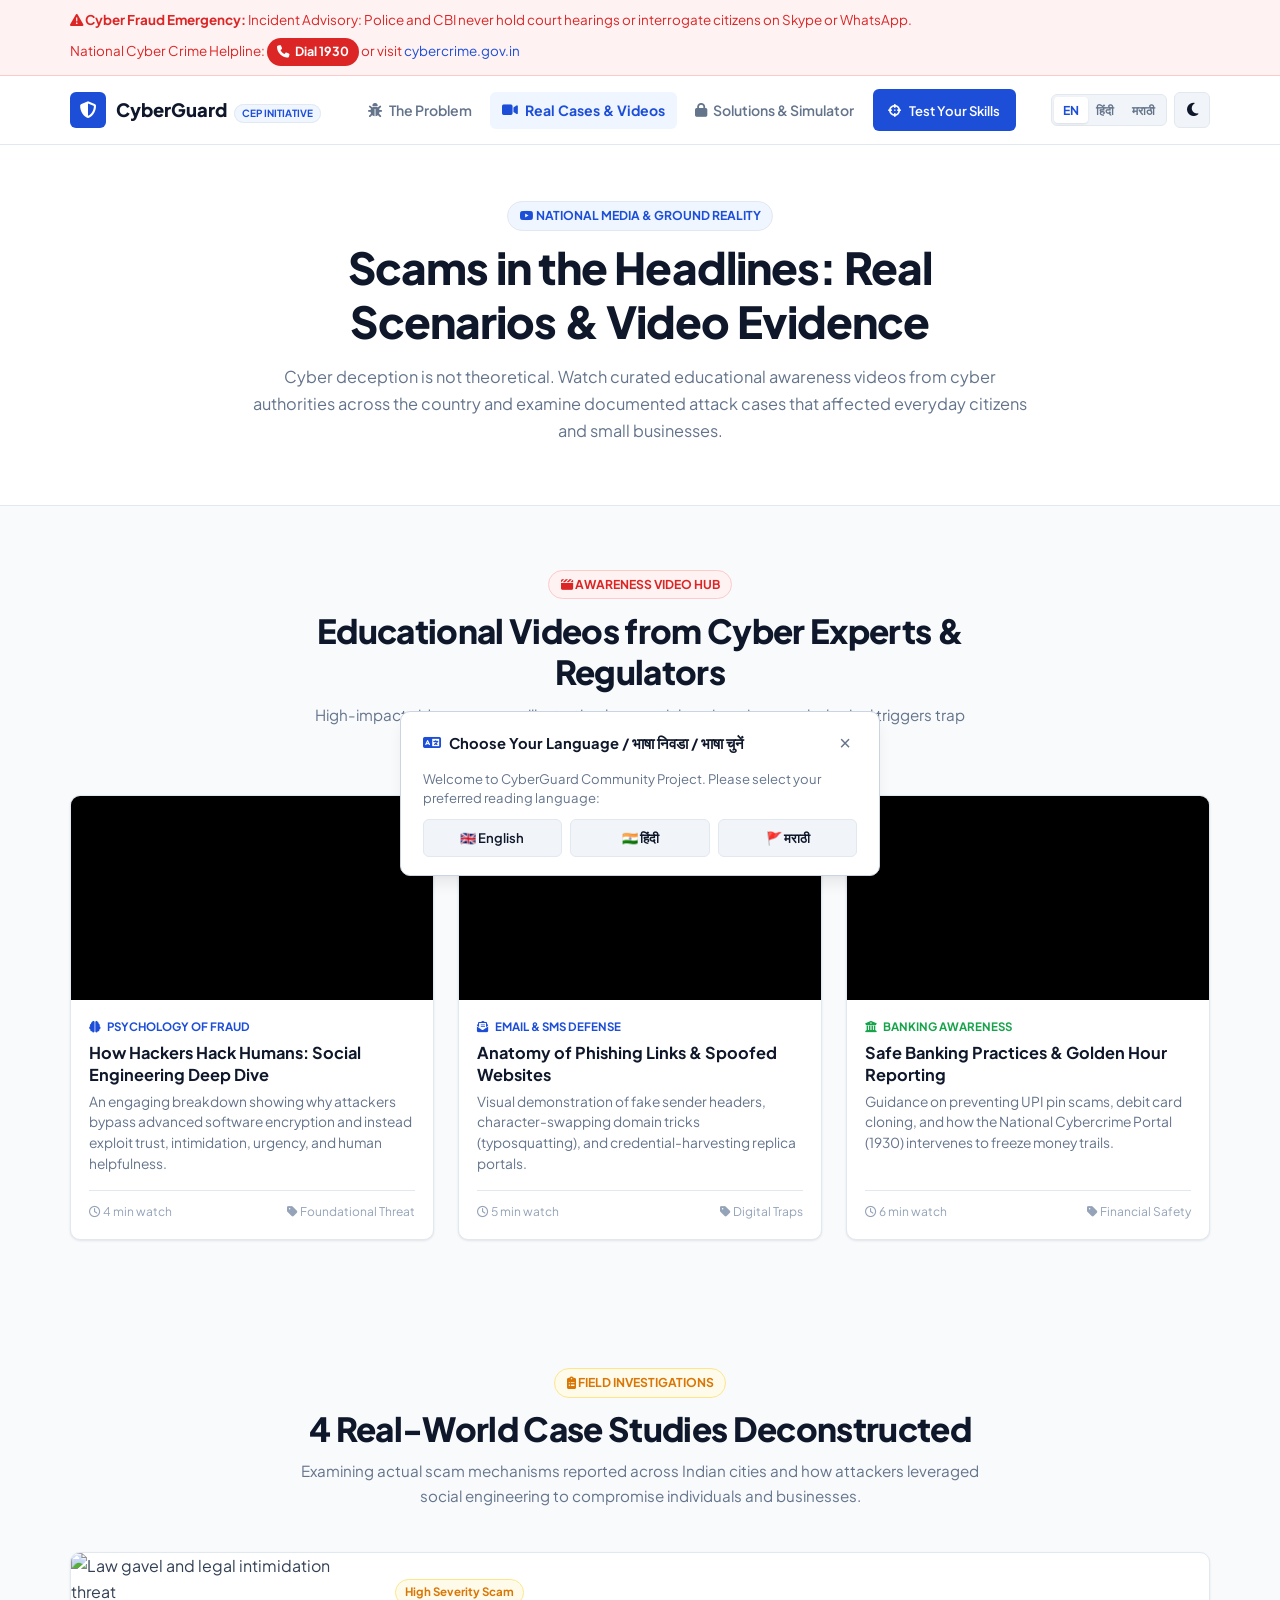
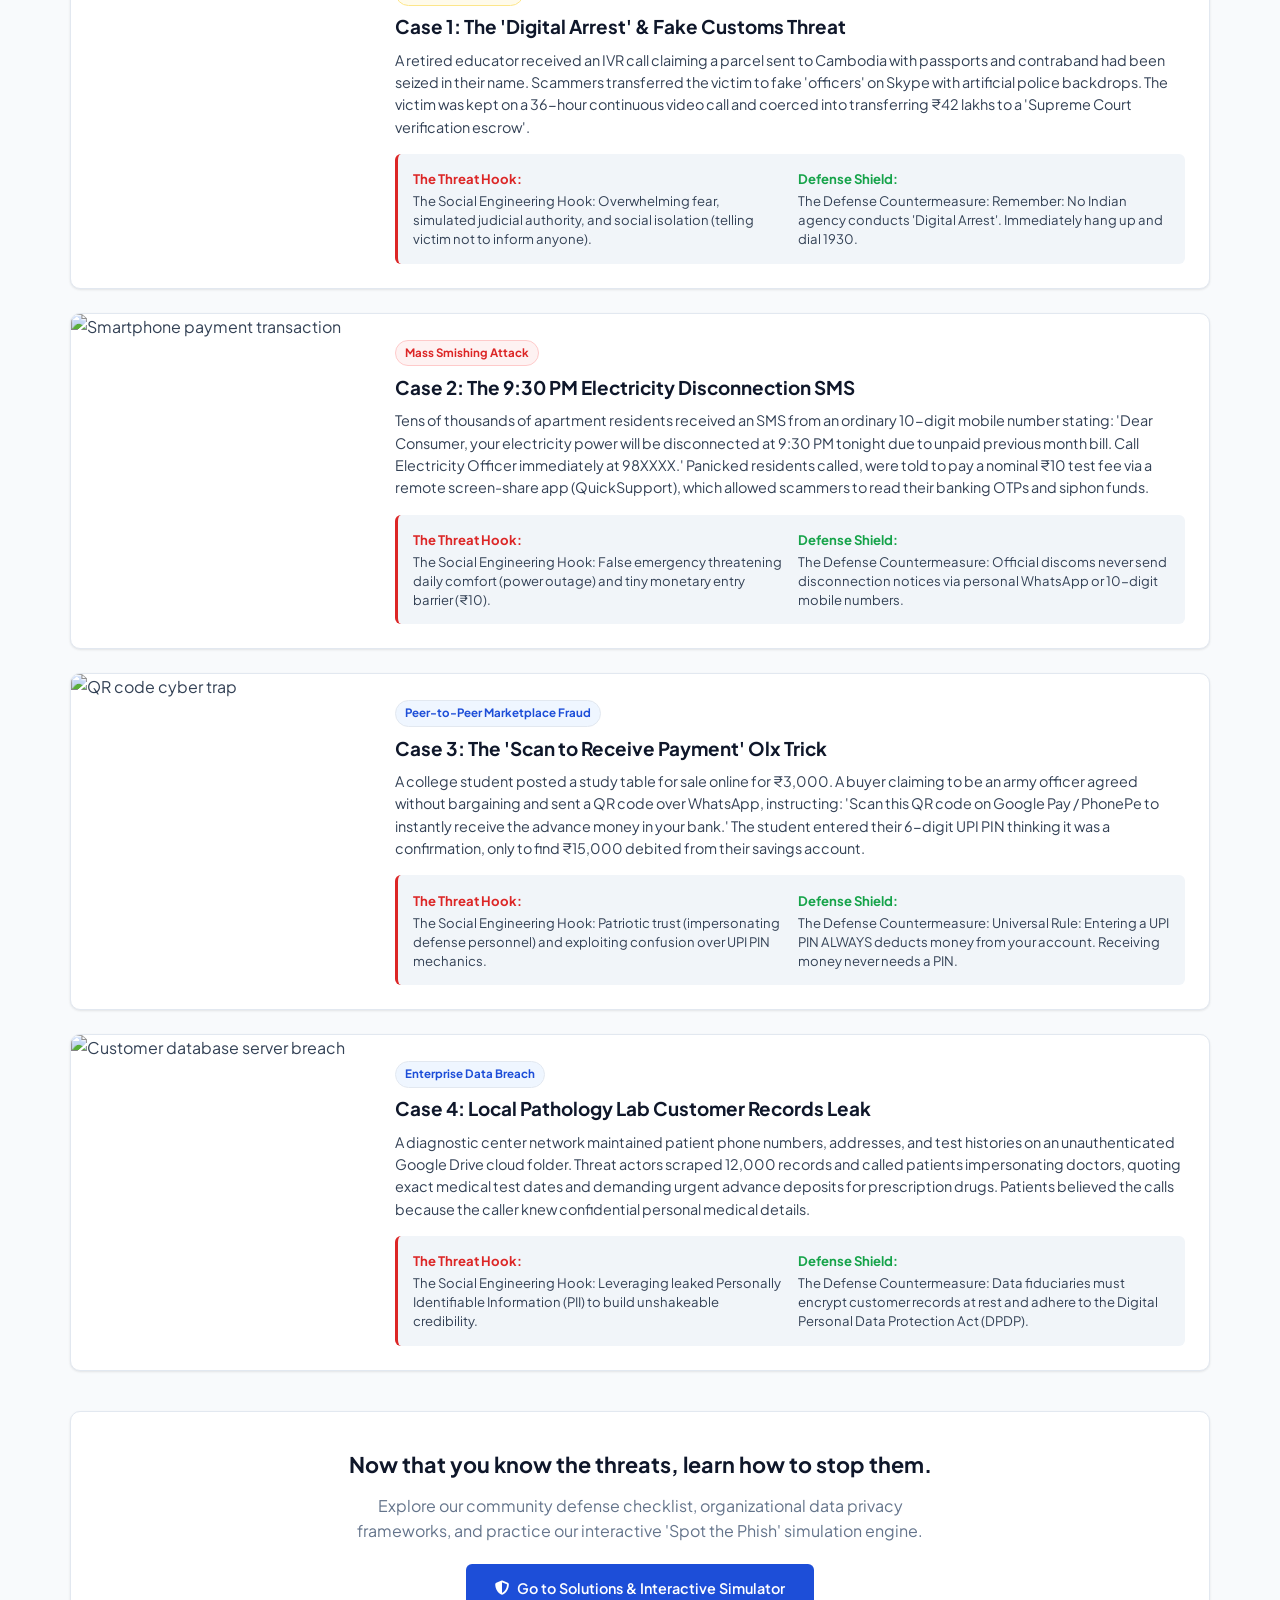
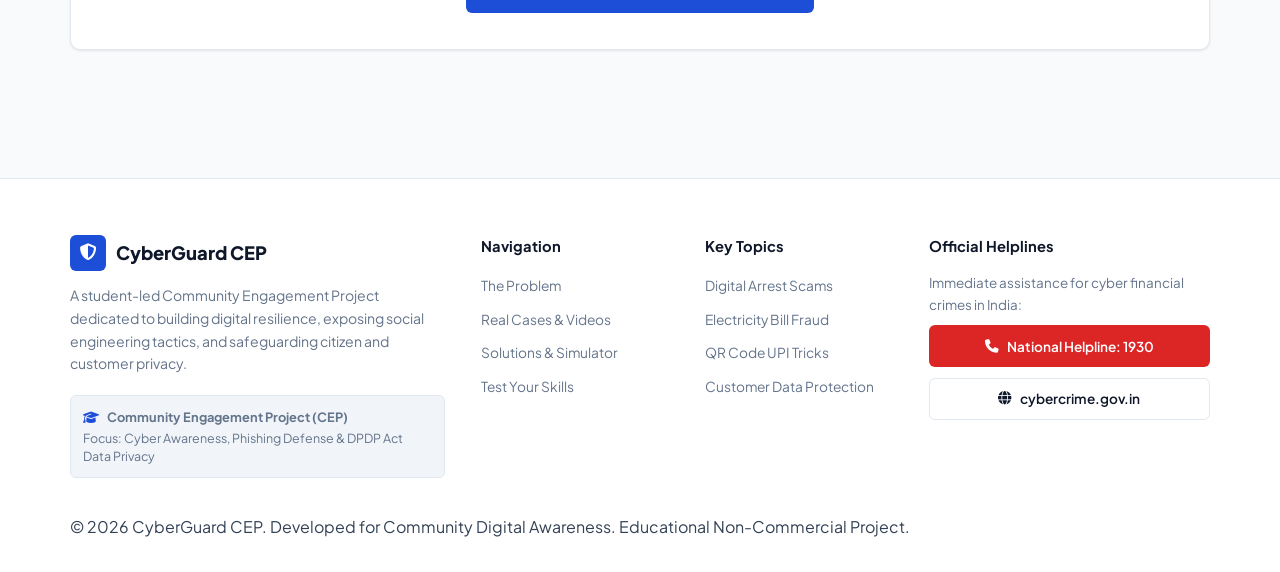
==== commit ea058d71: "Made mobile friendly" ====
--- a/cases-and-media.html
+++ b/cases-and-media.html
@@ -36,10 +36,6 @@
         <span>CyberGuard <span class="brand-badge" data-i18n="brand.badge">CEP Initiative</span></span>
       </a>
 
-      <button class="mobile-toggle" aria-label="Toggle navigation" aria-expanded="false">
-        <i class="fa-solid fa-bars"></i>
-      </button>
-
       <ul class="nav-links">
         <li><a href="index.html" class="nav-link"><i class="fa-solid fa-bug"></i> <span data-i18n="nav.problem">The Problem</span></a></li>
         <li><a href="cases-and-media.html" class="nav-link active"><i class="fa-solid fa-video"></i> <span data-i18n="nav.cases">Real Cases & Videos</span></a></li>
@@ -47,7 +43,7 @@
         <li><a href="solutions.html#interactive-sim" class="btn btn-primary" style="padding: 0.45rem 0.9rem; font-size: 0.82rem;"><i class="fa-solid fa-crosshairs"></i> <span data-i18n="nav.test">Test Your Skills</span></a></li>
       </ul>
 
-      <!-- Controls Hub: Language Switcher + Theme Toggle -->
+      <!-- Controls Hub: Language Switcher + Theme Toggle + Mobile Hamburger -->
       <div class="nav-controls">
         <div class="lang-switch" title="Change Language / भाषा बदला">
           <button class="lang-btn active" data-lang="en">EN</button>
@@ -57,6 +53,10 @@
 
         <button class="theme-toggle-btn" aria-label="Toggle dark/light theme" title="Toggle theme">
           <i class="fa-solid fa-moon"></i>
+        </button>
+
+        <button class="mobile-toggle" aria-label="Toggle navigation" aria-expanded="false">
+          <i class="fa-solid fa-bars"></i>
         </button>
       </div>
     </div>
--- a/css/style.css
+++ b/css/style.css
@@ -1,9 +1,10 @@
 /* ==========================================================================
-   CyberGuard CEP - Community Engagement Project
-   Clean, Professional, Handcrafted Stylesheet with Light/Dark Theme & i18n
+   CyberGuard CEP - Responsive, Handcrafted Stylesheet
+   All-Device Friendly: Mobile (320px+), Tablet, Laptop, Desktop (4K)
+   Light & Dark Theme | Multilingual Support (EN, HI, MR)
    ========================================================================== */
 
-@import url('https://fonts.googleapis.com/css2?family=Plus+Jakarta+Sans:wght@400;500;600;700;800&family=JetBrains+Mono:wght@400;500;600&display=swap');
+@import url('https://fonts.googleapis.com/css2?family=Plus+Jakarta+Sans:wght@400;500;600;700;800&family=JetBrains+Mono:wght@400;500;600;700&display=swap');
 
 /* --- LIGHT THEME (Default) --- */
 :root {
@@ -21,7 +22,7 @@
   --text-muted: #64748b;
   --text-dim: #94a3b8;
 
-  --primary: #1d4ed8;       /* Trustworthy Navy / Royal Blue */
+  --primary: #1d4ed8;       /* Trustworthy Navy Blue */
   --primary-hover: #1e40af;
   --primary-subtle: #eff6ff;
 
@@ -46,9 +47,8 @@
   --shadow-md: 0 4px 6px -1px rgba(0, 0, 0, 0.07), 0 2px 4px -2px rgba(0, 0, 0, 0.05);
   --shadow-lg: 0 10px 15px -3px rgba(0, 0, 0, 0.08), 0 4px 6px -4px rgba(0, 0, 0, 0.04);
 
-  --header-bg: rgba(255, 255, 255, 0.94);
+  --header-bg: rgba(255, 255, 255, 0.95);
   --header-border: #e2e8f0;
-  --code-bg: #f1f5f9;
 }
 
 /* --- DARK THEME OVERRIDES --- */
@@ -87,9 +87,8 @@
   --shadow-md: 0 4px 8px rgba(0, 0, 0, 0.4);
   --shadow-lg: 0 10px 20px rgba(0, 0, 0, 0.5);
 
-  --header-bg: rgba(11, 17, 32, 0.92);
+  --header-bg: rgba(11, 17, 32, 0.94);
   --header-border: #243456;
-  --code-bg: #1a2642;
 }
 
 /* --- RESET & FOUNDATION --- */
@@ -97,11 +96,13 @@
   box-sizing: border-box;
   margin: 0;
   padding: 0;
+  -webkit-tap-highlight-color: transparent;
 }
 
 html {
   scroll-behavior: smooth;
   font-size: 16px;
+  -webkit-text-size-adjust: 100%;
 }
 
 body {
@@ -111,6 +112,8 @@
   line-height: 1.6;
   transition: background-color 0.25s ease, color 0.25s ease;
   min-height: 100vh;
+  overflow-x: hidden;
+  width: 100%;
 }
 
 a {
@@ -131,18 +134,19 @@
 
 .container {
   width: 100%;
-  max-width: 1160px;
+  max-width: 1180px;
   margin: 0 auto;
   padding: 0 1.25rem;
 }
 
-/* --- EMERGENCY STRIP --- */
+/* --- EMERGENCY ALERT STRIP --- */
 .alert-strip {
   background-color: var(--danger-subtle);
   border-bottom: 1px solid var(--danger-border);
   padding: 0.55rem 0;
-  font-size: 0.86rem;
+  font-size: 0.84rem;
   color: var(--danger);
+  width: 100%;
 }
 
 .alert-strip .container {
@@ -160,48 +164,53 @@
 .helpline-pill {
   background-color: var(--danger);
   color: #ffffff !important;
-  padding: 0.2rem 0.6rem;
+  padding: 0.25rem 0.65rem;
   border-radius: var(--radius-full);
   font-weight: 700;
-  font-size: 0.8rem;
+  font-size: 0.78rem;
   display: inline-flex;
   align-items: center;
   gap: 0.35rem;
   text-decoration: none !important;
+  white-space: nowrap;
 }
 
 .helpline-pill:hover {
   opacity: 0.9;
 }
 
-/* --- SITE HEADER & NAVBAR --- */
+/* --- SITE HEADER & RESPONSIVE NAVBAR --- */
 .site-header {
   position: sticky;
   top: 0;
-  z-index: 999;
+  z-index: 1000;
   background-color: var(--header-bg);
   backdrop-filter: blur(12px);
   -webkit-backdrop-filter: blur(12px);
   border-bottom: 1px solid var(--header-border);
   transition: background-color 0.25s ease, border-color 0.25s ease;
+  width: 100%;
 }
 
 .nav-wrapper {
+  position: relative;
   display: flex;
   align-items: center;
   justify-content: space-between;
   height: 68px;
-  gap: 1rem;
+  gap: 0.75rem;
 }
 
 .brand-logo {
   display: flex;
   align-items: center;
-  gap: 0.65rem;
+  gap: 0.6rem;
   font-size: 1.15rem;
   font-weight: 800;
   color: var(--text-main);
   text-decoration: none !important;
+  white-space: nowrap;
+  flex-shrink: 0;
 }
 
 .brand-icon {
@@ -213,11 +222,12 @@
   align-items: center;
   justify-content: center;
   color: #ffffff;
-  font-size: 1.1rem;
+  font-size: 1.05rem;
+  flex-shrink: 0;
 }
 
 .brand-badge {
-  font-size: 0.65rem;
+  font-size: 0.62rem;
   font-weight: 700;
   text-transform: uppercase;
   background: var(--primary-subtle);
@@ -225,27 +235,29 @@
   border: 1px solid var(--border-color);
   padding: 0.15rem 0.45rem;
   border-radius: var(--radius-full);
-  margin-left: 0.35rem;
-}
-
+  margin-left: 0.25rem;
+}
+
+/* Navigation Links */
 .nav-links {
   display: flex;
   align-items: center;
-  gap: 0.5rem;
+  gap: 0.4rem;
   list-style: none;
 }
 
 .nav-link {
-  font-size: 0.9rem;
+  font-size: 0.88rem;
   font-weight: 600;
   color: var(--text-muted);
-  padding: 0.45rem 0.8rem;
+  padding: 0.45rem 0.75rem;
   border-radius: var(--radius-sm);
   text-decoration: none !important;
   transition: all 0.2s ease;
   display: inline-flex;
   align-items: center;
   gap: 0.4rem;
+  white-space: nowrap;
 }
 
 .nav-link:hover {
@@ -259,11 +271,12 @@
   font-weight: 700;
 }
 
-/* Control Hub: Language switcher + Theme toggle */
+/* Controls Hub: Language Switcher + Theme Toggle + Mobile Hamburger */
 .nav-controls {
   display: flex;
   align-items: center;
-  gap: 0.65rem;
+  gap: 0.45rem;
+  flex-shrink: 0;
 }
 
 .lang-switch {
@@ -277,14 +290,16 @@
 .lang-btn {
   background: none;
   border: none;
-  padding: 0.3rem 0.6rem;
-  font-size: 0.78rem;
+  padding: 0.3rem 0.55rem;
+  font-size: 0.76rem;
   font-weight: 600;
   font-family: inherit;
   color: var(--text-muted);
   border-radius: 4px;
   cursor: pointer;
   transition: all 0.2s ease;
+  min-width: 32px;
+  text-align: center;
 }
 
 .lang-btn:hover {
@@ -295,6 +310,7 @@
   background-color: var(--bg-surface);
   color: var(--primary);
   box-shadow: var(--shadow-sm);
+  font-weight: 700;
 }
 
 .theme-toggle-btn {
@@ -310,6 +326,7 @@
   cursor: pointer;
   transition: all 0.2s ease;
   font-size: 0.95rem;
+  flex-shrink: 0;
 }
 
 .theme-toggle-btn:hover {
@@ -318,11 +335,23 @@
 
 .mobile-toggle {
   display: none;
-  background: none;
-  border: none;
-  color: var(--text-main);
-  font-size: 1.35rem;
+  background-color: var(--bg-subtle);
+  border: 1px solid var(--border-color);
+  color: var(--text-main);
+  width: 36px;
+  height: 36px;
+  border-radius: var(--radius-sm);
+  align-items: center;
+  justify-content: center;
+  font-size: 1.15rem;
   cursor: pointer;
+  line-height: 1;
+  flex-shrink: 0;
+  transition: background-color 0.2s ease;
+}
+
+.mobile-toggle:hover {
+  background-color: var(--border-color);
 }
 
 /* --- BUTTONS --- */
@@ -340,6 +369,8 @@
   cursor: pointer;
   transition: all 0.2s ease;
   text-decoration: none !important;
+  text-align: center;
+  min-height: 42px;
 }
 
 .btn-primary {
@@ -386,7 +417,7 @@
 
 /* --- HERO SECTION --- */
 .hero {
-  padding: 4rem 0 3rem;
+  padding: 3.5rem 0 3rem;
   background-color: var(--bg-surface);
   border-bottom: 1px solid var(--border-color);
 }
@@ -395,7 +426,7 @@
   display: grid;
   grid-template-columns: 1.15fr 0.85fr;
   align-items: center;
-  gap: 3rem;
+  gap: 2.5rem;
 }
 
 .hero-tag {
@@ -405,29 +436,26 @@
   background-color: var(--primary-subtle);
   color: var(--primary);
   border: 1px solid var(--border-color);
-  padding: 0.3rem 0.8rem;
+  padding: 0.25rem 0.75rem;
   border-radius: var(--radius-full);
-  font-size: 0.8rem;
+  font-size: 0.78rem;
   font-weight: 700;
   text-transform: uppercase;
+  margin-bottom: 0.85rem;
+}
+
+.hero-title {
+  font-size: clamp(1.75rem, 3.5vw, 2.75rem);
+  font-weight: 800;
+  line-height: 1.22;
+  color: var(--text-main);
+  letter-spacing: -0.02em;
   margin-bottom: 1rem;
-}
-
-.hero-title {
-  font-size: clamp(2rem, 3.8vw, 2.9rem);
-  font-weight: 800;
-  line-height: 1.2;
-  color: var(--text-main);
-  letter-spacing: -0.02em;
-  margin-bottom: 1.15rem;
-}
-
-.hero-title .highlight {
-  color: var(--primary);
+  word-break: break-word;
 }
 
 .hero-lead {
-  font-size: 1.05rem;
+  font-size: 1.02rem;
   color: var(--text-muted);
   margin-bottom: 1.75rem;
   line-height: 1.65;
@@ -435,12 +463,13 @@
 
 .hero-actions {
   display: flex;
-  gap: 0.85rem;
+  gap: 0.75rem;
   flex-wrap: wrap;
 }
 
 .hero-visual {
   position: relative;
+  width: 100%;
 }
 
 .hero-image-card {
@@ -449,51 +478,52 @@
   overflow: hidden;
   border: 1px solid var(--border-color);
   box-shadow: var(--shadow-md);
+  background-color: var(--bg-subtle);
 }
 
 .hero-image-card img {
   width: 100%;
-  height: 360px;
+  height: 350px;
   object-fit: cover;
 }
 
 .image-overlay-badge {
   position: absolute;
-  bottom: 1rem;
-  left: 1rem;
-  right: 1rem;
+  bottom: 0.85rem;
+  left: 0.85rem;
+  right: 0.85rem;
   background: var(--bg-surface);
   border: 1px solid var(--border-color);
-  padding: 0.85rem 1rem;
+  padding: 0.75rem 0.95rem;
   border-radius: var(--radius-sm);
   display: flex;
   align-items: center;
-  gap: 0.85rem;
+  gap: 0.75rem;
   box-shadow: var(--shadow-sm);
 }
 
 .image-overlay-badge i {
-  font-size: 1.5rem;
+  font-size: 1.35rem;
   color: var(--danger);
   flex-shrink: 0;
 }
 
 .image-overlay-badge h4 {
-  font-size: 0.9rem;
+  font-size: 0.86rem;
   font-weight: 700;
   color: var(--text-main);
   margin-bottom: 0.15rem;
 }
 
 .image-overlay-badge p {
-  font-size: 0.78rem;
+  font-size: 0.75rem;
   color: var(--text-muted);
-  line-height: 1.4;
+  line-height: 1.35;
 }
 
 /* --- METRICS STRIP --- */
 .metrics-strip {
-  padding: 2.25rem 0;
+  padding: 2rem 0;
   background-color: var(--bg-page);
   border-bottom: 1px solid var(--border-color);
 }
@@ -501,12 +531,12 @@
 .metrics-grid {
   display: grid;
   grid-template-columns: repeat(4, 1fr);
-  gap: 1.5rem;
+  gap: 1.25rem;
 }
 
 .metric-item {
   text-align: center;
-  padding: 0.75rem;
+  padding: 0.85rem 0.65rem;
   background: var(--bg-surface);
   border: 1px solid var(--border-color);
   border-radius: var(--radius-sm);
@@ -514,11 +544,12 @@
 
 .metric-number {
   font-family: 'JetBrains Mono', monospace;
-  font-size: 1.9rem;
+  font-size: clamp(1.4rem, 2.2vw, 1.9rem);
   font-weight: 800;
   color: var(--primary);
   display: block;
   margin-bottom: 0.2rem;
+  line-height: 1.2;
 }
 
 .metric-number.danger {
@@ -530,21 +561,22 @@
 }
 
 .metric-label {
-  font-size: 0.82rem;
+  font-size: 0.8rem;
   color: var(--text-muted);
   font-weight: 600;
+  line-height: 1.35;
 }
 
 /* --- SECTION HEADERS --- */
 .section-header {
   text-align: center;
-  max-width: 680px;
-  margin: 0 auto 3rem;
+  max-width: 700px;
+  margin: 0 auto 2.75rem;
 }
 
 .section-tag {
   display: inline-block;
-  font-size: 0.78rem;
+  font-size: 0.76rem;
   font-weight: 700;
   text-transform: uppercase;
   color: var(--primary);
@@ -552,7 +584,7 @@
   border: 1px solid var(--border-color);
   padding: 0.25rem 0.7rem;
   border-radius: var(--radius-full);
-  margin-bottom: 0.75rem;
+  margin-bottom: 0.65rem;
 }
 
 .section-tag.danger {
@@ -574,35 +606,36 @@
 }
 
 .section-title {
-  font-size: clamp(1.6rem, 2.8vw, 2.2rem);
+  font-size: clamp(1.45rem, 2.6vw, 2.1rem);
   font-weight: 800;
   color: var(--text-main);
   letter-spacing: -0.02em;
-  margin-bottom: 0.65rem;
+  margin-bottom: 0.6rem;
+  line-height: 1.25;
 }
 
 .section-desc {
-  font-size: 0.98rem;
+  font-size: 0.95rem;
   color: var(--text-muted);
   line-height: 1.6;
 }
 
 /* --- CARDS & GRID --- */
 .problems-section {
-  padding: 4.5rem 0;
+  padding: 4rem 0;
 }
 
 .cards-grid {
   display: grid;
-  grid-template-columns: repeat(auto-fit, minmax(320px, 1fr));
-  gap: 1.75rem;
+  grid-template-columns: repeat(auto-fit, minmax(280px, 1fr));
+  gap: 1.5rem;
 }
 
 .card {
   background-color: var(--bg-surface);
   border: 1px solid var(--border-color);
   border-radius: var(--radius-md);
-  padding: 1.75rem;
+  padding: 1.5rem;
   transition: border-color 0.2s ease, box-shadow 0.2s ease;
   display: flex;
   flex-direction: column;
@@ -614,22 +647,23 @@
 }
 
 .card-img-top {
-  height: 170px;
-  width: calc(100% + 3.5rem);
-  margin: -1.75rem -1.75rem 1.25rem -1.75rem;
+  height: 160px;
+  width: calc(100% + 3rem);
+  margin: -1.5rem -1.5rem 1.15rem -1.5rem;
   object-fit: cover;
   border-bottom: 1px solid var(--border-color);
 }
 
 .card-icon {
-  width: 44px;
-  height: 44px;
+  width: 42px;
+  height: 42px;
   border-radius: var(--radius-sm);
   display: flex;
   align-items: center;
   justify-content: center;
-  font-size: 1.25rem;
-  margin-bottom: 1rem;
+  font-size: 1.2rem;
+  margin-bottom: 0.85rem;
+  flex-shrink: 0;
 }
 
 .card-icon.red {
@@ -657,17 +691,19 @@
 }
 
 .card-title {
-  font-size: 1.18rem;
+  font-size: 1.15rem;
   font-weight: 700;
   color: var(--text-main);
-  margin-bottom: 0.65rem;
+  margin-bottom: 0.55rem;
+  line-height: 1.35;
 }
 
 .card-text {
-  font-size: 0.92rem;
+  font-size: 0.9rem;
   color: var(--text-body);
-  margin-bottom: 1.25rem;
+  margin-bottom: 1.15rem;
   flex-grow: 1;
+  line-height: 1.55;
 }
 
 .threat-meta {
@@ -676,11 +712,12 @@
   gap: 0.45rem;
   padding-top: 0.85rem;
   border-top: 1px solid var(--border-color);
-  font-size: 0.84rem;
+  font-size: 0.82rem;
 }
 
 .threat-item {
   color: var(--text-body);
+  line-height: 1.45;
 }
 
 .threat-item strong {
@@ -689,7 +726,7 @@
 
 /* --- COMPARISON BOXES --- */
 .comparison-section {
-  padding: 4.5rem 0;
+  padding: 4rem 0;
   background-color: var(--bg-page);
   border-top: 1px solid var(--border-color);
   border-bottom: 1px solid var(--border-color);
@@ -698,14 +735,14 @@
 .comparison-grid {
   display: grid;
   grid-template-columns: 1fr 1fr;
-  gap: 1.75rem;
+  gap: 1.5rem;
 }
 
 .comp-box {
   background-color: var(--bg-surface);
   border: 1px solid var(--border-color);
   border-radius: var(--radius-md);
-  padding: 1.75rem;
+  padding: 1.5rem;
 }
 
 .comp-box.problem {
@@ -720,13 +757,14 @@
   display: flex;
   align-items: center;
   gap: 0.65rem;
-  margin-bottom: 1.25rem;
+  margin-bottom: 1.15rem;
 }
 
 .comp-header h3 {
-  font-size: 1.2rem;
+  font-size: 1.15rem;
   font-weight: 700;
   color: var(--text-main);
+  line-height: 1.35;
 }
 
 .comp-list {
@@ -738,7 +776,7 @@
 
 .comp-item {
   display: flex;
-  gap: 0.85rem;
+  gap: 0.75rem;
 }
 
 .comp-icon {
@@ -749,7 +787,7 @@
   display: flex;
   align-items: center;
   justify-content: center;
-  font-size: 0.8rem;
+  font-size: 0.78rem;
   font-weight: bold;
 }
 
@@ -765,25 +803,26 @@
 
 .comp-details strong {
   display: block;
-  font-size: 0.95rem;
+  font-size: 0.92rem;
   color: var(--text-main);
   margin-bottom: 0.15rem;
 }
 
 .comp-details p {
-  font-size: 0.88rem;
+  font-size: 0.85rem;
   color: var(--text-muted);
+  line-height: 1.45;
 }
 
 /* --- VIDEOS GRID --- */
 .video-section {
-  padding: 4.5rem 0;
+  padding: 4rem 0;
 }
 
 .video-grid {
   display: grid;
-  grid-template-columns: repeat(auto-fit, minmax(340px, 1fr));
-  gap: 1.75rem;
+  grid-template-columns: repeat(auto-fit, minmax(280px, 1fr));
+  gap: 1.5rem;
 }
 
 .video-card {
@@ -801,6 +840,7 @@
   padding-bottom: 56.25%;
   height: 0;
   background: #000;
+  width: 100%;
 }
 
 .video-wrapper iframe {
@@ -813,7 +853,7 @@
 }
 
 .video-content {
-  padding: 1.25rem;
+  padding: 1.15rem;
   flex-grow: 1;
   display: flex;
   flex-direction: column;
@@ -824,25 +864,26 @@
   font-weight: 700;
   text-transform: uppercase;
   color: var(--primary);
-  margin-bottom: 0.4rem;
+  margin-bottom: 0.35rem;
   display: flex;
   align-items: center;
   gap: 0.35rem;
 }
 
 .video-title {
-  font-size: 1.05rem;
+  font-size: 1.02rem;
   font-weight: 700;
   color: var(--text-main);
-  margin-bottom: 0.4rem;
+  margin-bottom: 0.35rem;
   line-height: 1.35;
 }
 
 .video-desc {
-  font-size: 0.88rem;
+  font-size: 0.86rem;
   color: var(--text-muted);
   margin-bottom: 1rem;
   flex-grow: 1;
+  line-height: 1.5;
 }
 
 .video-footer {
@@ -850,21 +891,26 @@
   align-items: center;
   justify-content: space-between;
   border-top: 1px solid var(--border-color);
-  padding-top: 0.75rem;
-  font-size: 0.78rem;
+  padding-top: 0.65rem;
+  font-size: 0.75rem;
   color: var(--text-dim);
 }
 
 /* --- CASE STUDIES --- */
 .case-item {
   display: grid;
-  grid-template-columns: 320px 1fr;
+  grid-template-columns: 300px 1fr;
   background-color: var(--bg-surface);
   border: 1px solid var(--border-color);
   border-radius: var(--radius-md);
   overflow: hidden;
-  margin-bottom: 1.75rem;
+  margin-bottom: 1.5rem;
   box-shadow: var(--shadow-sm);
+}
+
+.case-img-box {
+  width: 100%;
+  min-height: 200px;
 }
 
 .case-img-box img {
@@ -874,7 +920,7 @@
 }
 
 .case-content {
-  padding: 1.75rem;
+  padding: 1.5rem;
 }
 
 .case-badge {
@@ -883,34 +929,37 @@
   font-weight: 700;
   padding: 0.2rem 0.55rem;
   border-radius: var(--radius-full);
-  margin-bottom: 0.65rem;
+  margin-bottom: 0.55rem;
   background-color: var(--warning-subtle);
   color: var(--warning);
   border: 1px solid var(--warning-border);
 }
 
 .case-title {
-  font-size: 1.22rem;
+  font-size: 1.18rem;
   font-weight: 700;
   color: var(--text-main);
-  margin-bottom: 0.65rem;
+  margin-bottom: 0.55rem;
+  line-height: 1.35;
 }
 
 .case-text {
-  font-size: 0.92rem;
+  font-size: 0.9rem;
   color: var(--text-body);
-  margin-bottom: 1.15rem;
+  margin-bottom: 1rem;
+  line-height: 1.55;
 }
 
 .case-breakdown {
   display: grid;
   grid-template-columns: 1fr 1fr;
-  gap: 1rem;
+  gap: 0.85rem;
   background-color: var(--bg-subtle);
-  padding: 1rem;
+  padding: 0.95rem;
   border-radius: var(--radius-sm);
   border-left: 3px solid var(--danger);
-  font-size: 0.84rem;
+  font-size: 0.82rem;
+  line-height: 1.45;
 }
 
 .breakdown-box strong {
@@ -924,7 +973,7 @@
   background-color: var(--bg-surface);
   border: 1px solid var(--border-color);
   border-radius: var(--radius-md);
-  padding: 2rem;
+  padding: 1.75rem;
   max-width: 820px;
   margin: 0 auto;
   box-shadow: var(--shadow-md);
@@ -934,9 +983,11 @@
   display: flex;
   justify-content: space-between;
   align-items: center;
-  margin-bottom: 1.5rem;
+  margin-bottom: 1.25rem;
   border-bottom: 1px solid var(--border-color);
-  padding-bottom: 1rem;
+  padding-bottom: 0.85rem;
+  gap: 0.5rem;
+  flex-wrap: wrap;
 }
 
 .sim-progress-bar {
@@ -944,7 +995,7 @@
   height: 6px;
   background-color: var(--bg-subtle);
   border-radius: var(--radius-full);
-  margin-bottom: 1.5rem;
+  margin-bottom: 1.25rem;
   overflow: hidden;
 }
 
@@ -958,53 +1009,57 @@
   background-color: var(--bg-page);
   border: 1px solid var(--border-color);
   border-radius: var(--radius-sm);
-  padding: 1.25rem;
-  margin-bottom: 1.5rem;
+  padding: 1.15rem;
+  margin-bottom: 1.25rem;
 }
 
 .mockup-header {
   border-bottom: 1px dashed var(--border-color);
-  padding-bottom: 0.75rem;
-  margin-bottom: 0.75rem;
-  font-size: 0.85rem;
+  padding-bottom: 0.65rem;
+  margin-bottom: 0.65rem;
+  font-size: 0.82rem;
 }
 
 .mockup-row {
   display: flex;
-  gap: 0.5rem;
+  gap: 0.4rem;
   margin-bottom: 0.25rem;
+  flex-wrap: wrap;
 }
 
 .mockup-label {
   color: var(--text-muted);
-  width: 70px;
+  width: 65px;
   font-weight: 600;
+  flex-shrink: 0;
 }
 
 .mockup-value {
   color: var(--text-main);
   font-family: 'JetBrains Mono', monospace;
-  font-size: 0.82rem;
+  font-size: 0.8rem;
   word-break: break-all;
 }
 
 .mockup-body {
-  font-size: 0.94rem;
+  font-size: 0.92rem;
   color: var(--text-body);
   line-height: 1.6;
 }
 
 .sim-actions {
   display: flex;
-  gap: 1rem;
+  gap: 0.85rem;
   justify-content: center;
+  flex-wrap: wrap;
 }
 
 .sim-feedback {
   margin-top: 1.25rem;
-  padding: 1.15rem;
+  padding: 1rem;
   border-radius: var(--radius-sm);
   display: none;
+  line-height: 1.5;
 }
 
 .sim-feedback.correct {
@@ -1023,42 +1078,44 @@
 .protection-pillars {
   display: grid;
   grid-template-columns: repeat(3, 1fr);
-  gap: 1.75rem;
-  margin-bottom: 3.5rem;
+  gap: 1.5rem;
+  margin-bottom: 3rem;
 }
 
 .pillar-card {
   background-color: var(--bg-surface);
   border: 1px solid var(--border-color);
   border-radius: var(--radius-md);
-  padding: 1.75rem;
+  padding: 1.5rem;
   position: relative;
 }
 
 .pillar-num {
-  font-size: 2.5rem;
+  font-size: 2.2rem;
   font-family: 'JetBrains Mono', monospace;
   font-weight: 800;
   color: var(--border-color);
   position: absolute;
   top: 1rem;
   right: 1.25rem;
+  line-height: 1;
 }
 
 .checklist {
   list-style: none;
   display: flex;
   flex-direction: column;
-  gap: 0.65rem;
-  margin-top: 1.25rem;
-  font-size: 0.88rem;
+  gap: 0.55rem;
+  margin-top: 1.15rem;
+  font-size: 0.86rem;
 }
 
 .checklist li {
   display: flex;
   align-items: flex-start;
-  gap: 0.65rem;
+  gap: 0.55rem;
   color: var(--text-body);
+  line-height: 1.45;
 }
 
 .checklist li strong {
@@ -1068,6 +1125,22 @@
 .check-icon {
   color: var(--success);
   margin-top: 0.2rem;
+  flex-shrink: 0;
+}
+
+/* --- RISK CALCULATOR FORM --- */
+.calc-option-group {
+  display: flex;
+  gap: 1.5rem;
+  font-size: 0.9rem;
+  flex-wrap: wrap;
+}
+
+.calc-option-group label {
+  display: inline-flex;
+  align-items: center;
+  gap: 0.45rem;
+  cursor: pointer;
 }
 
 /* --- EMERGENCY ACTION CARD --- */
@@ -1075,52 +1148,56 @@
   background-color: var(--danger-subtle);
   border: 1px solid var(--danger-border);
   border-radius: var(--radius-md);
-  padding: 2rem;
+  padding: 1.75rem;
   display: flex;
   align-items: center;
   justify-content: space-between;
-  gap: 2rem;
-  margin-top: 3.5rem;
+  gap: 1.5rem;
+  margin-top: 3rem;
 }
 
 .emergency-info h3 {
-  font-size: 1.4rem;
+  font-size: 1.35rem;
   color: var(--danger);
-  margin-bottom: 0.4rem;
+  margin-bottom: 0.35rem;
+  line-height: 1.3;
 }
 
 .emergency-info p {
   color: var(--text-body);
-  font-size: 0.94rem;
+  font-size: 0.92rem;
   max-width: 600px;
+  line-height: 1.55;
 }
 
 .emergency-number-box {
   text-align: center;
   background-color: var(--bg-surface);
-  padding: 1rem 1.75rem;
+  padding: 0.85rem 1.5rem;
   border-radius: var(--radius-sm);
   border: 1px solid var(--danger-border);
+  flex-shrink: 0;
 }
 
 .emergency-number {
   font-family: 'JetBrains Mono', monospace;
-  font-size: 2.5rem;
+  font-size: 2.3rem;
   font-weight: 800;
   color: var(--danger);
   display: block;
+  line-height: 1.1;
 }
 
 /* --- LANGUAGE PROMPT TOAST --- */
 .lang-toast-container {
   position: fixed;
-  bottom: 2rem;
+  bottom: 1.5rem;
   left: 50%;
-  transform: translateX(-50%) translateY(120%);
-  z-index: 2000;
+  transform: translateX(-50%) translateY(140%);
+  z-index: 2500;
   transition: transform 0.4s cubic-bezier(0.16, 1, 0.3, 1);
-  width: 90%;
-  max-width: 520px;
+  width: calc(100% - 2rem);
+  max-width: 480px;
 }
 
 .lang-toast-container.show {
@@ -1131,11 +1208,11 @@
   background-color: var(--bg-surface);
   border: 1px solid var(--border-hover);
   border-radius: var(--radius-md);
-  padding: 1.25rem 1.5rem;
+  padding: 1.15rem 1.35rem;
   box-shadow: var(--shadow-lg);
   display: flex;
   flex-direction: column;
-  gap: 0.85rem;
+  gap: 0.75rem;
 }
 
 .lang-toast-header {
@@ -1145,7 +1222,7 @@
 }
 
 .lang-toast-header h4 {
-  font-size: 0.95rem;
+  font-size: 0.92rem;
   font-weight: 700;
   color: var(--text-main);
   display: flex;
@@ -1156,27 +1233,31 @@
 .lang-toast-close {
   background: none;
   border: none;
-  font-size: 1.1rem;
+  font-size: 1.25rem;
   color: var(--text-muted);
   cursor: pointer;
+  padding: 0.2rem 0.4rem;
+  line-height: 1;
 }
 
 .lang-toast-body p {
-  font-size: 0.85rem;
+  font-size: 0.82rem;
   color: var(--text-muted);
+  line-height: 1.45;
 }
 
 .lang-toast-options {
   display: flex;
-  gap: 0.65rem;
+  gap: 0.5rem;
   flex-wrap: wrap;
 }
 
 .lang-toast-btn {
-  flex: 1;
-  padding: 0.55rem 0.75rem;
+  flex: 1 1 calc(33.333% - 0.5rem);
+  min-width: 90px;
+  padding: 0.55rem 0.65rem;
   font-family: inherit;
-  font-size: 0.85rem;
+  font-size: 0.82rem;
   font-weight: 600;
   border: 1px solid var(--border-color);
   background-color: var(--bg-subtle);
@@ -1185,6 +1266,7 @@
   cursor: pointer;
   transition: all 0.2s ease;
   text-align: center;
+  min-height: 38px;
 }
 
 .lang-toast-btn:hover {
@@ -1198,33 +1280,33 @@
   background-color: var(--bg-surface);
   border-top: 1px solid var(--border-color);
   padding: 3.5rem 0 2rem;
-  margin-top: 4.5rem;
+  margin-top: 4rem;
 }
 
 .footer-grid {
   display: grid;
   grid-template-columns: 2fr 1fr 1fr 1.5fr;
-  gap: 2.5rem;
-  margin-bottom: 2.5rem;
+  gap: 2.25rem;
+  margin-bottom: 2.25rem;
 }
 
 .footer-col h4 {
-  font-size: 0.95rem;
+  font-size: 0.92rem;
   font-weight: 700;
   color: var(--text-main);
-  margin-bottom: 1rem;
+  margin-bottom: 0.85rem;
 }
 
 .footer-links {
   list-style: none;
   display: flex;
   flex-direction: column;
-  gap: 0.55rem;
+  gap: 0.5rem;
 }
 
 .footer-links a {
   color: var(--text-muted);
-  font-size: 0.88rem;
+  font-size: 0.86rem;
 }
 
 .footer-links a:hover {
@@ -1234,76 +1316,356 @@
 .cep-badge-box {
   background-color: var(--bg-subtle);
   border: 1px solid var(--border-color);
-  padding: 0.85rem;
+  padding: 0.75rem;
   border-radius: var(--radius-sm);
-  font-size: 0.82rem;
+  font-size: 0.8rem;
   color: var(--text-muted);
-}
-
-.footer-bottom {
-  text-align: center;
-  padding-top: 1.75rem;
-  border-top: 1px solid var(--border-color);
-  font-size: 0.82rem;
-  color: var(--text-dim);
-}
-
-/* --- RESPONSIVE BREAKPOINTS --- */
+  line-height: 1.45;
+}
+
+/* --- MISSION / CEP WORKSHOP CARD --- */
+.mission-card {
+  background-color: var(--bg-surface);
+  border: 1px solid var(--border-color);
+  border-radius: var(--radius-md);
+  overflow: hidden;
+  display: grid;
+  grid-template-columns: 1.15fr 0.85fr;
+  align-items: stretch;
+  box-shadow: var(--shadow-sm);
+}
+
+.mission-content {
+  padding: 2.5rem;
+  display: flex;
+  flex-direction: column;
+  justify-content: center;
+}
+
+.mission-visual {
+  width: 100%;
+  min-height: 280px;
+  position: relative;
+  background-color: var(--bg-subtle);
+}
+
+.mission-visual img {
+  width: 100%;
+  height: 100%;
+  object-fit: cover;
+}
+
+.mission-list {
+  display: flex;
+  flex-direction: column;
+  gap: 0.75rem;
+  margin-top: 1rem;
+}
+
+.mission-item {
+  display: flex;
+  align-items: flex-start;
+  gap: 0.65rem;
+  color: var(--text-body);
+  font-size: 0.9rem;
+  line-height: 1.5;
+}
+
+.mission-item i {
+  color: var(--success);
+  margin-top: 0.25rem;
+  flex-shrink: 0;
+}
+
+/* ==========================================================================
+   DEVICES & BREAKPOINTS RESPONSIVENESS
+   ========================================================================== */
+
+/* --- TABLETS & MEDIUM SCREENS (max-width: 992px) --- */
 @media (max-width: 992px) {
   .hero-grid {
     grid-template-columns: 1fr;
     text-align: center;
-  }
+    gap: 2rem;
+  }
+
   .hero-lead {
     margin: 0 auto 1.5rem;
-  }
+    max-width: 650px;
+  }
+
   .hero-actions {
     justify-content: center;
   }
+
+  .hero-visual {
+    max-width: 550px;
+    margin: 0 auto;
+  }
+
   .metrics-grid {
     grid-template-columns: repeat(2, 1fr);
   }
+
   .comparison-grid {
     grid-template-columns: 1fr;
   }
+
   .protection-pillars {
     grid-template-columns: 1fr;
   }
+
   .case-item {
     grid-template-columns: 1fr;
   }
+
+  .case-img-box {
+    max-height: 240px;
+  }
+
   .emergency-card {
     flex-direction: column;
     text-align: center;
   }
+
+  .mission-card {
+    grid-template-columns: 1fr;
+  }
+
+  .mission-content {
+    padding: 2rem 1.5rem;
+  }
+
+  .mission-visual {
+    min-height: 240px;
+    max-height: 300px;
+  }
+
   .footer-grid {
     grid-template-columns: 1fr 1fr;
-  }
-}
-
+    gap: 2rem;
+  }
+}
+
+/* --- MOBILE & PHABLETS (max-width: 768px) --- */
 @media (max-width: 768px) {
+  .site-header {
+    position: sticky;
+    top: 0;
+    z-index: 2000;
+  }
+
+  .nav-wrapper {
+    height: 60px;
+  }
+
+  /* Robust Dropdown Navigation with high z-index and border */
   .nav-links {
-    display: none;
+    display: none !important;
     position: absolute;
-    top: 68px;
+    top: 100%;
     left: 0;
     right: 0;
-    background-color: var(--header-bg);
+    width: 100%;
+    background-color: var(--bg-surface);
+    border-bottom: 2px solid var(--border-hover);
+    box-shadow: 0 14px 28px rgba(0, 0, 0, 0.2);
     flex-direction: column;
-    padding: 1.25rem;
-    border-bottom: 1px solid var(--border-color);
-    box-shadow: var(--shadow-md);
-  }
+    padding: 1rem 1.25rem 1.5rem;
+    gap: 0.5rem;
+    z-index: 9999;
+  }
+
   .nav-links.open {
-    display: flex;
-  }
+    display: flex !important;
+    animation: navDropAnim 0.25s cubic-bezier(0.16, 1, 0.3, 1) forwards;
+  }
+
+  @keyframes navDropAnim {
+    from {
+      opacity: 0;
+      transform: translateY(-8px);
+    }
+    to {
+      opacity: 1;
+      transform: translateY(0);
+    }
+  }
+
+  .nav-link {
+    padding: 0.75rem 1rem;
+    font-size: 0.95rem;
+    width: 100%;
+    border-radius: var(--radius-sm);
+    background-color: var(--bg-subtle);
+  }
+
+  .nav-link:hover,
+  .nav-link.active {
+    background-color: var(--primary-subtle);
+  }
+
+  .nav-links .btn {
+    width: 100%;
+    margin-top: 0.25rem;
+  }
+
   .mobile-toggle {
-    display: block;
-  }
+    display: flex !important;
+  }
+
+  .alert-strip {
+    font-size: 0.78rem;
+    text-align: center;
+  }
+
+  .alert-strip .container {
+    justify-content: center;
+    text-align: center;
+    gap: 0.35rem;
+  }
+
+  .problems-section {
+    padding: 3rem 0;
+  }
+
+  .comparison-section {
+    padding: 3rem 0;
+  }
+
+  .simulator-box {
+    padding: 1.25rem 1rem;
+  }
+
+  .sim-actions {
+    flex-direction: column;
+    width: 100%;
+  }
+
+  .sim-actions .btn {
+    width: 100%;
+  }
+
+  .cards-grid {
+    grid-template-columns: 1fr;
+  }
+
+  .video-grid {
+    grid-template-columns: 1fr;
+  }
+
+  .case-breakdown {
+    grid-template-columns: 1fr;
+  }
+
   .footer-grid {
     grid-template-columns: 1fr;
-  }
-  .sim-actions {
+    gap: 1.75rem;
+  }
+
+  .calc-option-group {
     flex-direction: column;
-  }
-}
+    gap: 0.65rem;
+  }
+}
+
+/* --- SMALL MOBILE SCREENS (max-width: 480px) --- */
+@media (max-width: 480px) {
+  .container {
+    padding: 0 1rem;
+  }
+
+  .brand-logo span {
+    font-size: 1rem;
+  }
+
+  .brand-badge {
+    display: none; /* Hide badge on very narrow screens to keep space */
+  }
+
+  .brand-icon {
+    width: 32px;
+    height: 32px;
+    font-size: 0.95rem;
+  }
+
+  .lang-btn {
+    padding: 0.25rem 0.4rem;
+    font-size: 0.72rem;
+    min-width: 28px;
+  }
+
+  .theme-toggle-btn {
+    width: 32px;
+    height: 32px;
+    font-size: 0.85rem;
+  }
+
+  .hero {
+    padding: 2.25rem 0 2rem;
+  }
+
+  .hero-title {
+    font-size: 1.55rem;
+  }
+
+  .hero-lead {
+    font-size: 0.92rem;
+  }
+
+  .hero-actions {
+    flex-direction: column;
+    width: 100%;
+  }
+
+  .hero-actions .btn {
+    width: 100%;
+  }
+
+  .metrics-grid {
+    grid-template-columns: 1fr;
+    gap: 0.75rem;
+  }
+
+  .metric-item {
+    padding: 0.75rem;
+  }
+
+  .card-img-top {
+    height: 140px;
+    width: calc(100% + 2rem);
+    margin: -1.25rem -1.25rem 1rem -1.25rem;
+  }
+
+  .card {
+    padding: 1.25rem 1rem;
+  }
+
+  .comp-box {
+    padding: 1.15rem 0.95rem;
+  }
+
+  .emergency-card {
+    padding: 1.25rem 1rem;
+  }
+
+  .emergency-number {
+    font-size: 1.9rem;
+  }
+
+  .emergency-number-box {
+    width: 100%;
+  }
+
+  .lang-toast {
+    padding: 1rem;
+  }
+
+  .lang-toast-options {
+    flex-direction: column;
+  }
+
+  .lang-toast-btn {
+    width: 100%;
+  }
+}
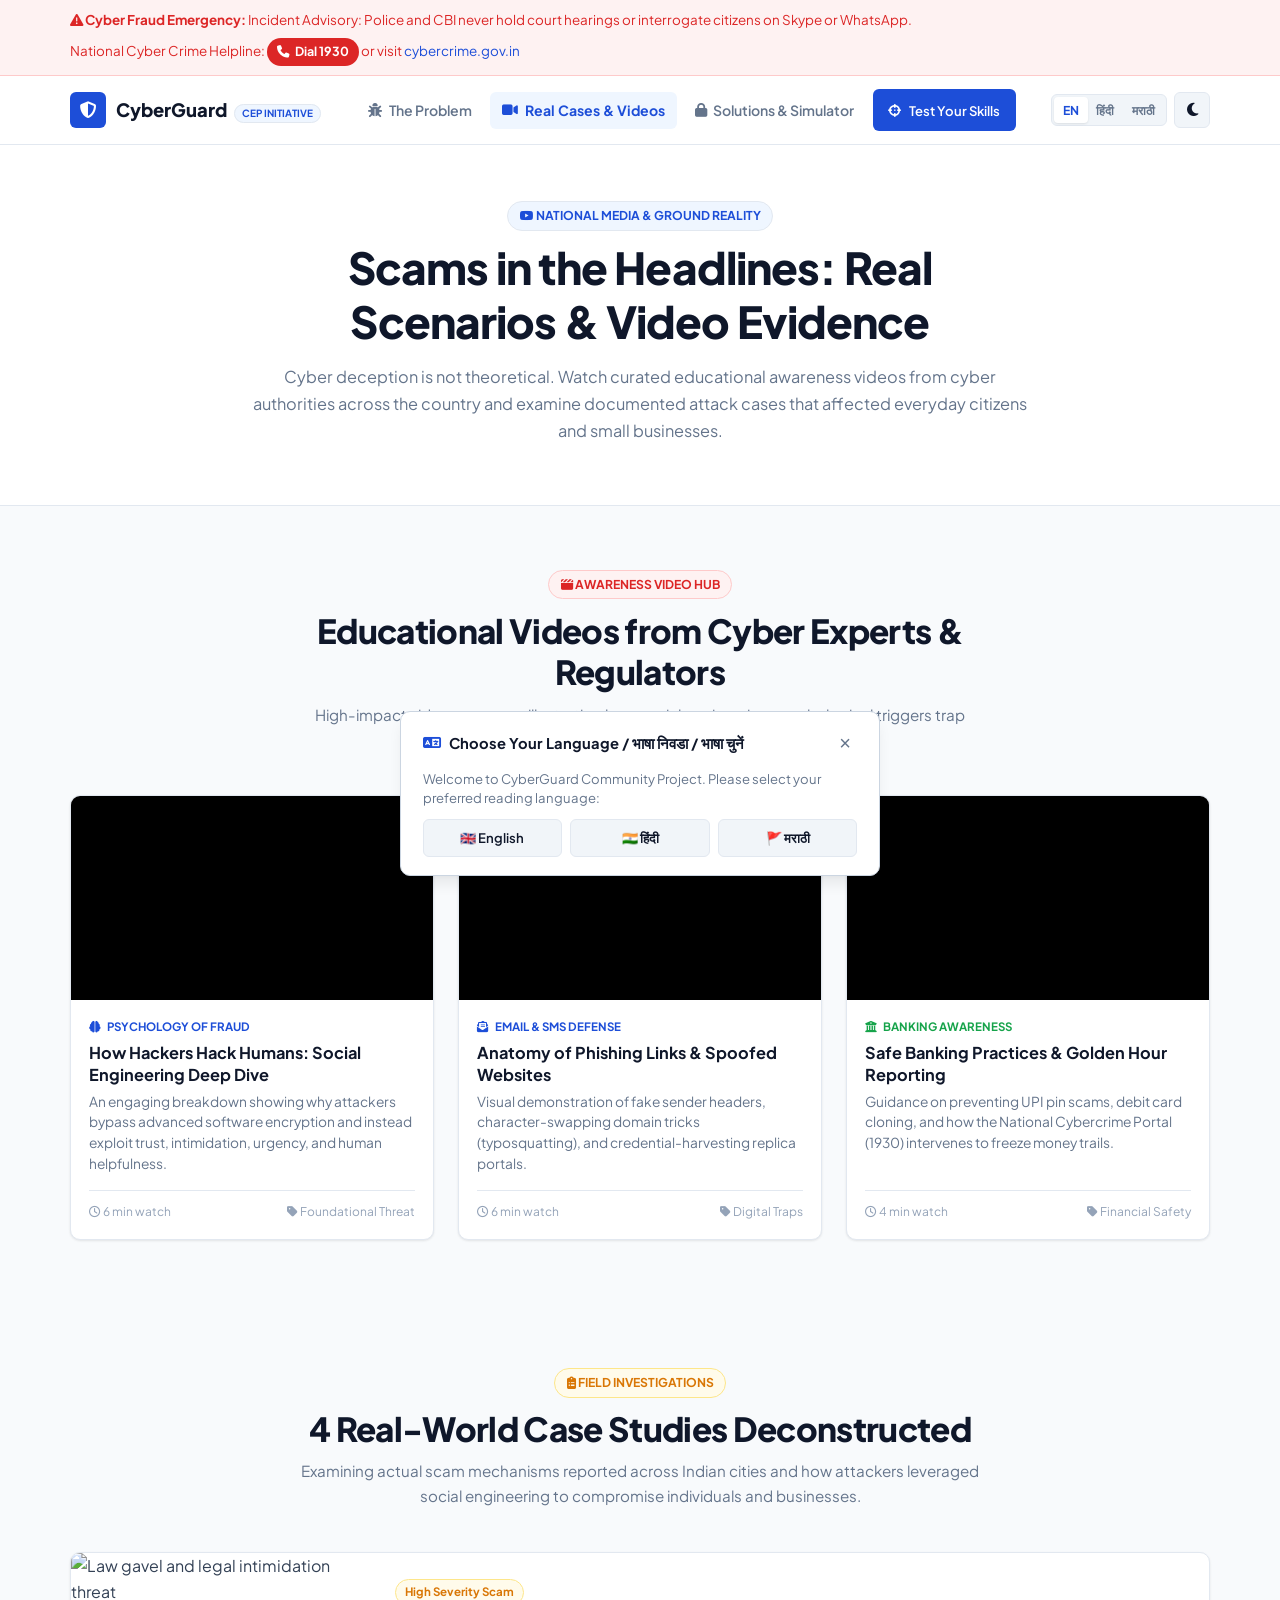
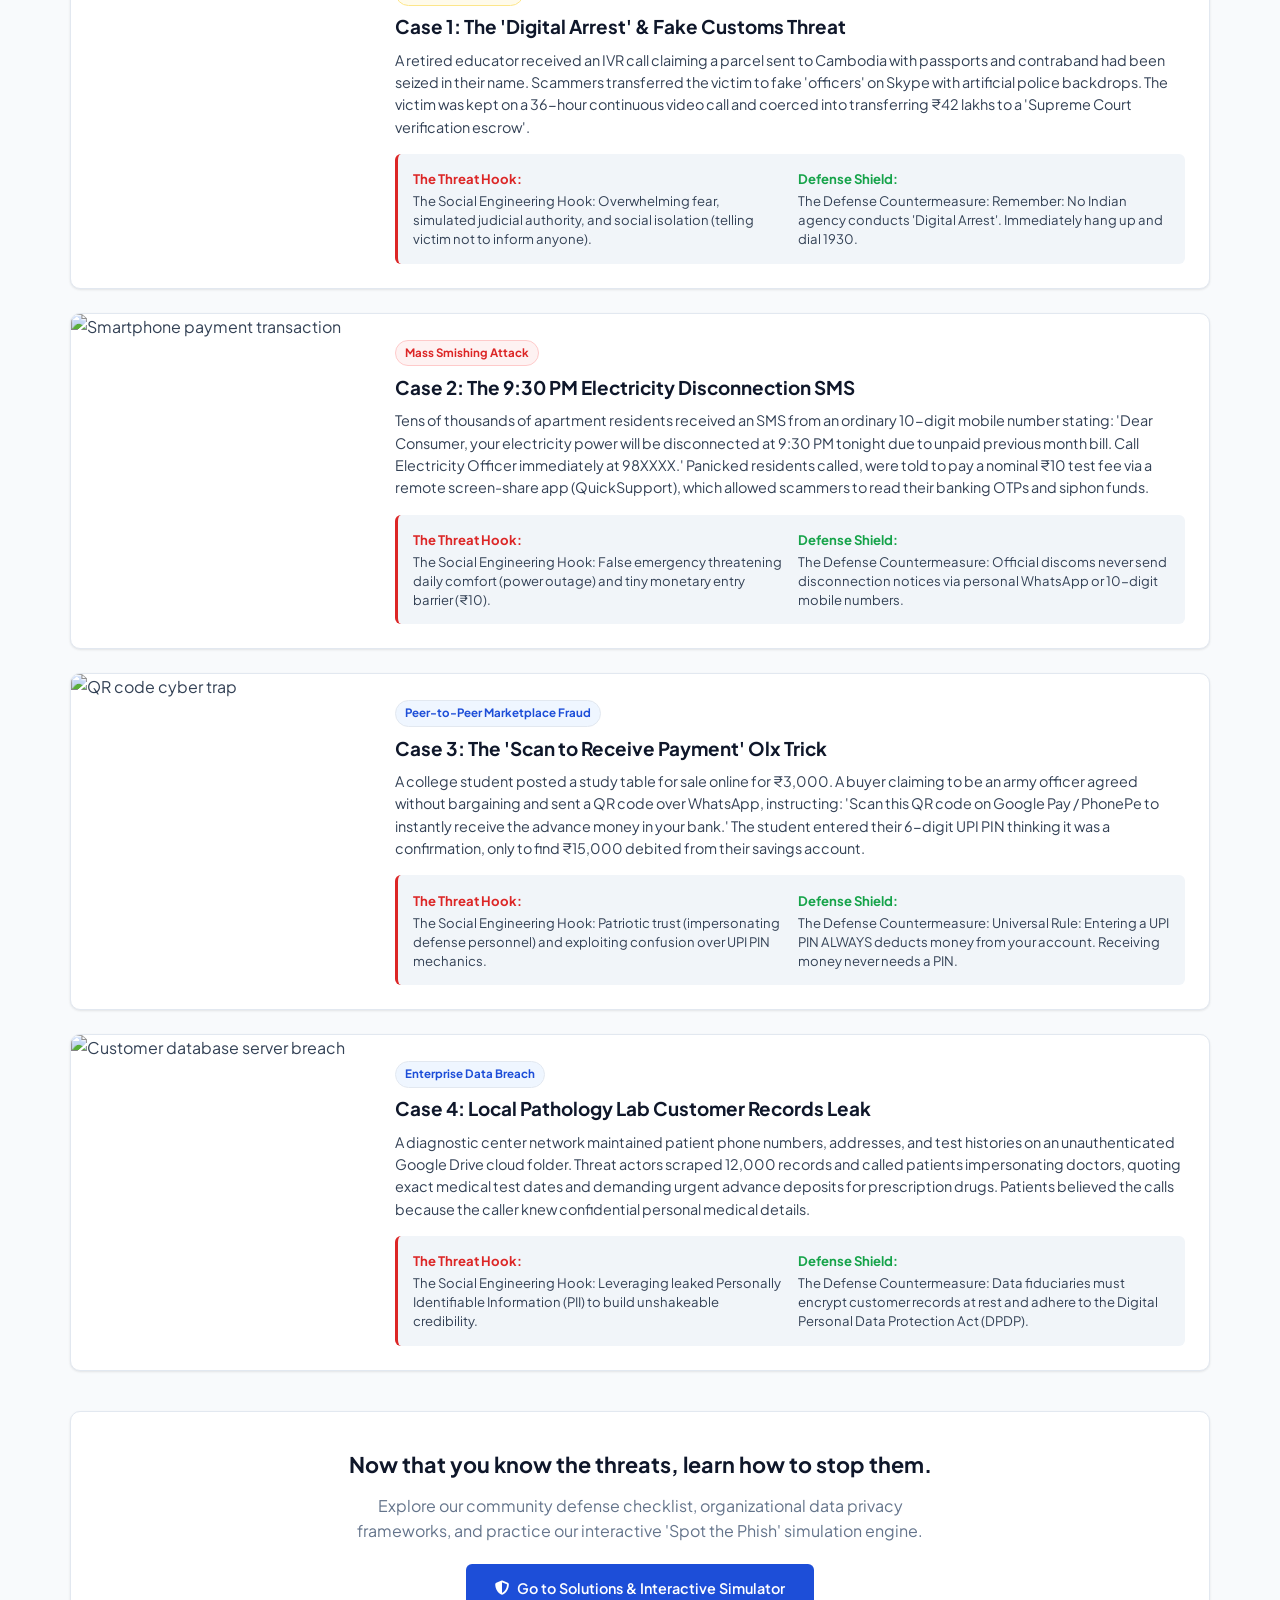
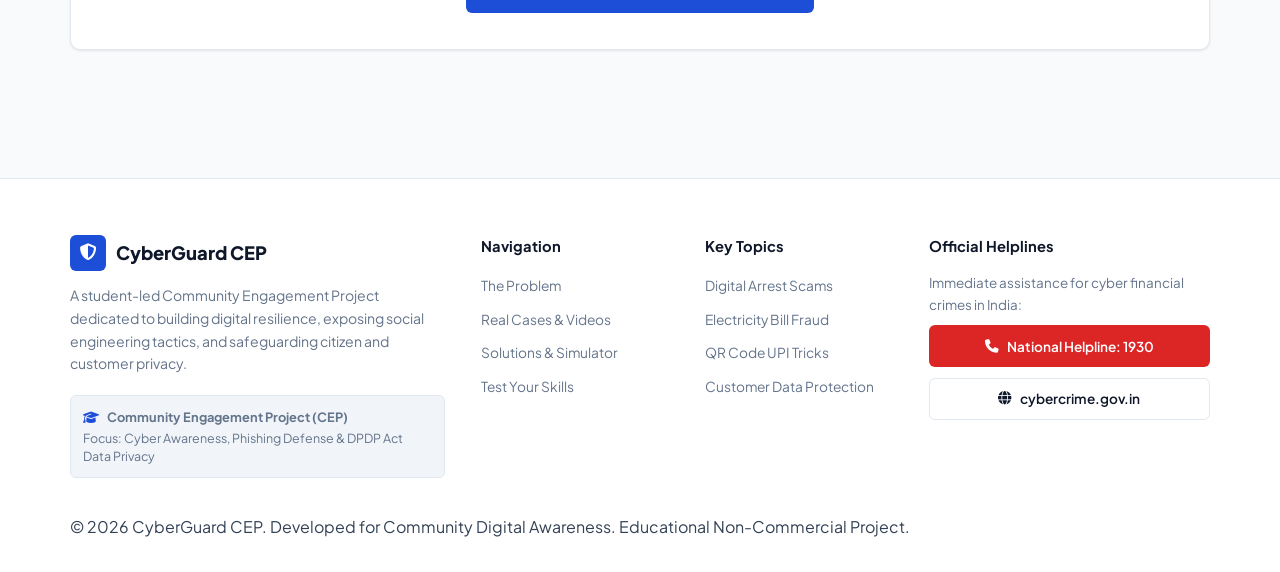
==== commit f9441650: "Made correction for yt videos" ====
--- a/cases-and-media.html
+++ b/cases-and-media.html
@@ -85,13 +85,13 @@
       </div>
 
       <div class="video-grid">
-        <!-- Video 1: Social Engineering Explained -->
+        <!-- Video 1: Social Engineering Explained (IBM Technology) -->
         <div class="video-card">
           <div class="video-wrapper">
             <iframe 
-              src="https://www.youtube-nocookie.com/embed/Y7zNlEMDm3A" 
-              title="What is Social Engineering? Psychological Hacking" 
-              allow="accelerometer; autoplay; clipboard-write; encrypted-media; gyroscope; picture-in-picture" 
+              src="https://www.youtube-nocookie.com/embed/uMkOphesrqI" 
+              title="Social Engineering - How Bad Guys Hack Users | IBM Technology" 
+              allow="accelerometer; autoplay; clipboard-write; encrypted-media; gyroscope; picture-in-picture; web-share" 
               allowfullscreen>
             </iframe>
           </div>
@@ -102,19 +102,19 @@
               An engaging breakdown showing why attackers bypass advanced software encryption and instead exploit trust, intimidation, urgency, and human helpfulness.
             </p>
             <div class="video-footer">
-              <span><i class="fa-regular fa-clock"></i> 4 min watch</span>
+              <span><i class="fa-regular fa-clock"></i> 6 min watch</span>
               <span><i class="fa-solid fa-tag"></i> <span data-i18n="vid1.tag">Foundational Threat</span></span>
             </div>
           </div>
         </div>
 
-        <!-- Video 2: Phishing Mechanisms -->
+        <!-- Video 2: Phishing Mechanisms (Simplilearn) -->
         <div class="video-card">
           <div class="video-wrapper">
             <iframe 
-              src="https://www.youtube-nocookie.com/embed/XBkzBrXllBo" 
-              title="How Phishing Works and Red Flags to Watch" 
-              allow="accelerometer; autoplay; clipboard-write; encrypted-media; gyroscope; picture-in-picture" 
+              src="https://www.youtube-nocookie.com/embed/XBkzBrXlle0" 
+              title="Phishing Explained In 6 Minutes | What Is A Phishing Attack? | Simplilearn" 
+              allow="accelerometer; autoplay; clipboard-write; encrypted-media; gyroscope; picture-in-picture; web-share" 
               allowfullscreen>
             </iframe>
           </div>
@@ -125,19 +125,19 @@
               Visual demonstration of fake sender headers, character-swapping domain tricks (typosquatting), and credential-harvesting replica portals.
             </p>
             <div class="video-footer">
-              <span><i class="fa-regular fa-clock"></i> 5 min watch</span>
+              <span><i class="fa-regular fa-clock"></i> 6 min watch</span>
               <span><i class="fa-solid fa-tag"></i> <span data-i18n="vid2.tag">Digital Traps</span></span>
             </div>
           </div>
         </div>
 
-        <!-- Video 3: Banking Security -->
+        <!-- Video 3: Banking Security & Cyber Hygiene (Reserve Bank of India) -->
         <div class="video-card">
           <div class="video-wrapper">
             <iframe 
-              src="https://www.youtube-nocookie.com/embed/A042J0IDQK4" 
-              title="Digital Fraud Awareness & Financial Safety" 
-              allow="accelerometer; autoplay; clipboard-write; encrypted-media; gyroscope; picture-in-picture" 
+              src="https://www.youtube-nocookie.com/embed/S7xHpU5hCZI" 
+              title="RBI Digital & Cyber Hygiene - Hindi | Reserve Bank of India" 
+              allow="accelerometer; autoplay; clipboard-write; encrypted-media; gyroscope; picture-in-picture; web-share" 
               allowfullscreen>
             </iframe>
           </div>
@@ -145,10 +145,10 @@
             <span class="video-badge" style="color: var(--success);"><i class="fa-solid fa-building-columns"></i> <span data-i18n="vid3.badge">Banking Awareness</span></span>
             <h3 class="video-title" data-i18n="vid3.title">Safe Banking Practices & Golden Hour Reporting</h3>
             <p class="video-desc" data-i18n="vid3.desc">
-              Guidance on preventing UPI pin scams, debit card cloning, and how the National Cybercrime Portal (1930) intervenes to freeze money trails.
+              Official RBI awareness campaign on avoiding digital arrest, OTP traps, and leveraging the National Cybercrime Helpline 1930.
             </p>
             <div class="video-footer">
-              <span><i class="fa-regular fa-clock"></i> 6 min watch</span>
+              <span><i class="fa-regular fa-clock"></i> 4 min watch</span>
               <span><i class="fa-solid fa-tag"></i> <span data-i18n="vid3.tag">Financial Safety</span></span>
             </div>
           </div>
@@ -195,7 +195,7 @@
       <!-- Case 2: Electricity Bill SMS -->
       <div class="case-item">
         <div class="case-img-box">
-          <img src="https://images.unsplash.com/photo-1556742049-0a67c5574f73?auto=format&fit=crop&w=700&q=80" alt="Smartphone payment transaction">
+          <img src="https://images.unsplash.com/photo-1563013544-824ae1b704d3?auto=format&fit=crop&w=700&q=80" alt="Smartphone payment transaction" loading="lazy">
         </div>
         <div class="case-content">
           <span class="case-badge" style="background-color: var(--danger-subtle); color: var(--danger); border-color: var(--danger-border);" data-i18n="case2.badge">Mass Smishing Attack</span>
@@ -219,7 +219,7 @@
       <!-- Case 3: QR Code Marketplace Trap -->
       <div class="case-item">
         <div class="case-img-box">
-          <img src="https://images.unsplash.com/photo-1526374965328-7f61d4dc18c5?auto=format&fit=crop&w=700&q=80" alt="QR code cyber trap">
+          <img src="https://images.unsplash.com/photo-1510511459019-5dda7724fd87?auto=format&fit=crop&w=700&q=80" alt="QR code cyber trap" loading="lazy">
         </div>
         <div class="case-content">
           <span class="case-badge" style="background-color: var(--primary-subtle); color: var(--primary); border-color: var(--border-color);" data-i18n="case3.badge">Peer-to-Peer Marketplace Fraud</span>
--- a/css/style.css
+++ b/css/style.css
@@ -335,23 +335,45 @@
 
 .mobile-toggle {
   display: none;
+  position: relative;
   background-color: var(--bg-subtle);
   border: 1px solid var(--border-color);
   color: var(--text-main);
-  width: 36px;
-  height: 36px;
+  width: 44px;
+  height: 44px;
+  min-width: 44px;
+  min-height: 44px;
   border-radius: var(--radius-sm);
   align-items: center;
   justify-content: center;
-  font-size: 1.15rem;
+  font-size: 1.3rem;
   cursor: pointer;
   line-height: 1;
   flex-shrink: 0;
-  transition: background-color 0.2s ease;
+  transition: all 0.2s ease;
+  user-select: none;
+  -webkit-user-select: none;
+}
+
+/* Extended invisible touch hit area for mobile fingers (60px x 60px tap target) */
+.mobile-toggle::after {
+  content: '';
+  position: absolute;
+  top: -8px;
+  bottom: -8px;
+  left: -8px;
+  right: -8px;
 }
 
 .mobile-toggle:hover {
   background-color: var(--border-color);
+}
+
+.mobile-toggle:active {
+  transform: scale(0.92);
+  background-color: var(--primary-subtle);
+  border-color: var(--primary);
+  color: var(--primary);
 }
 
 /* --- BUTTONS --- */
